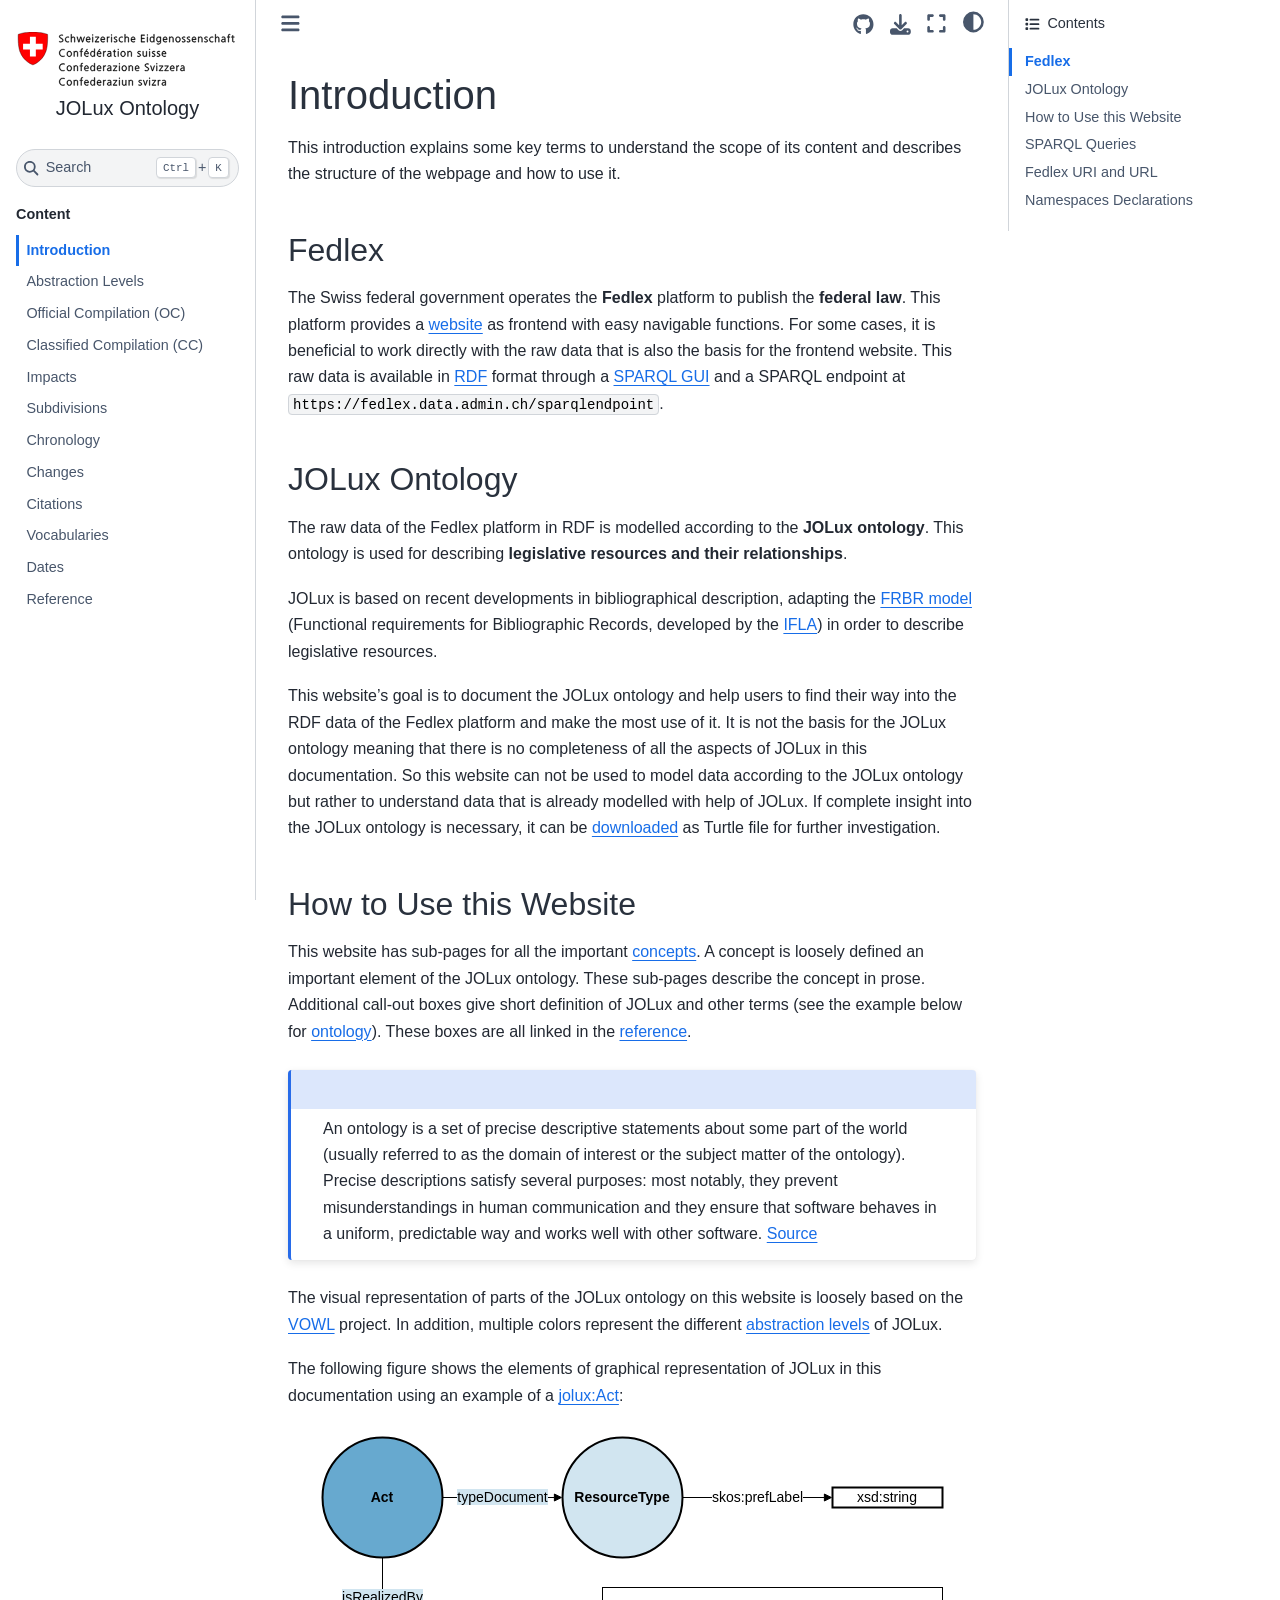
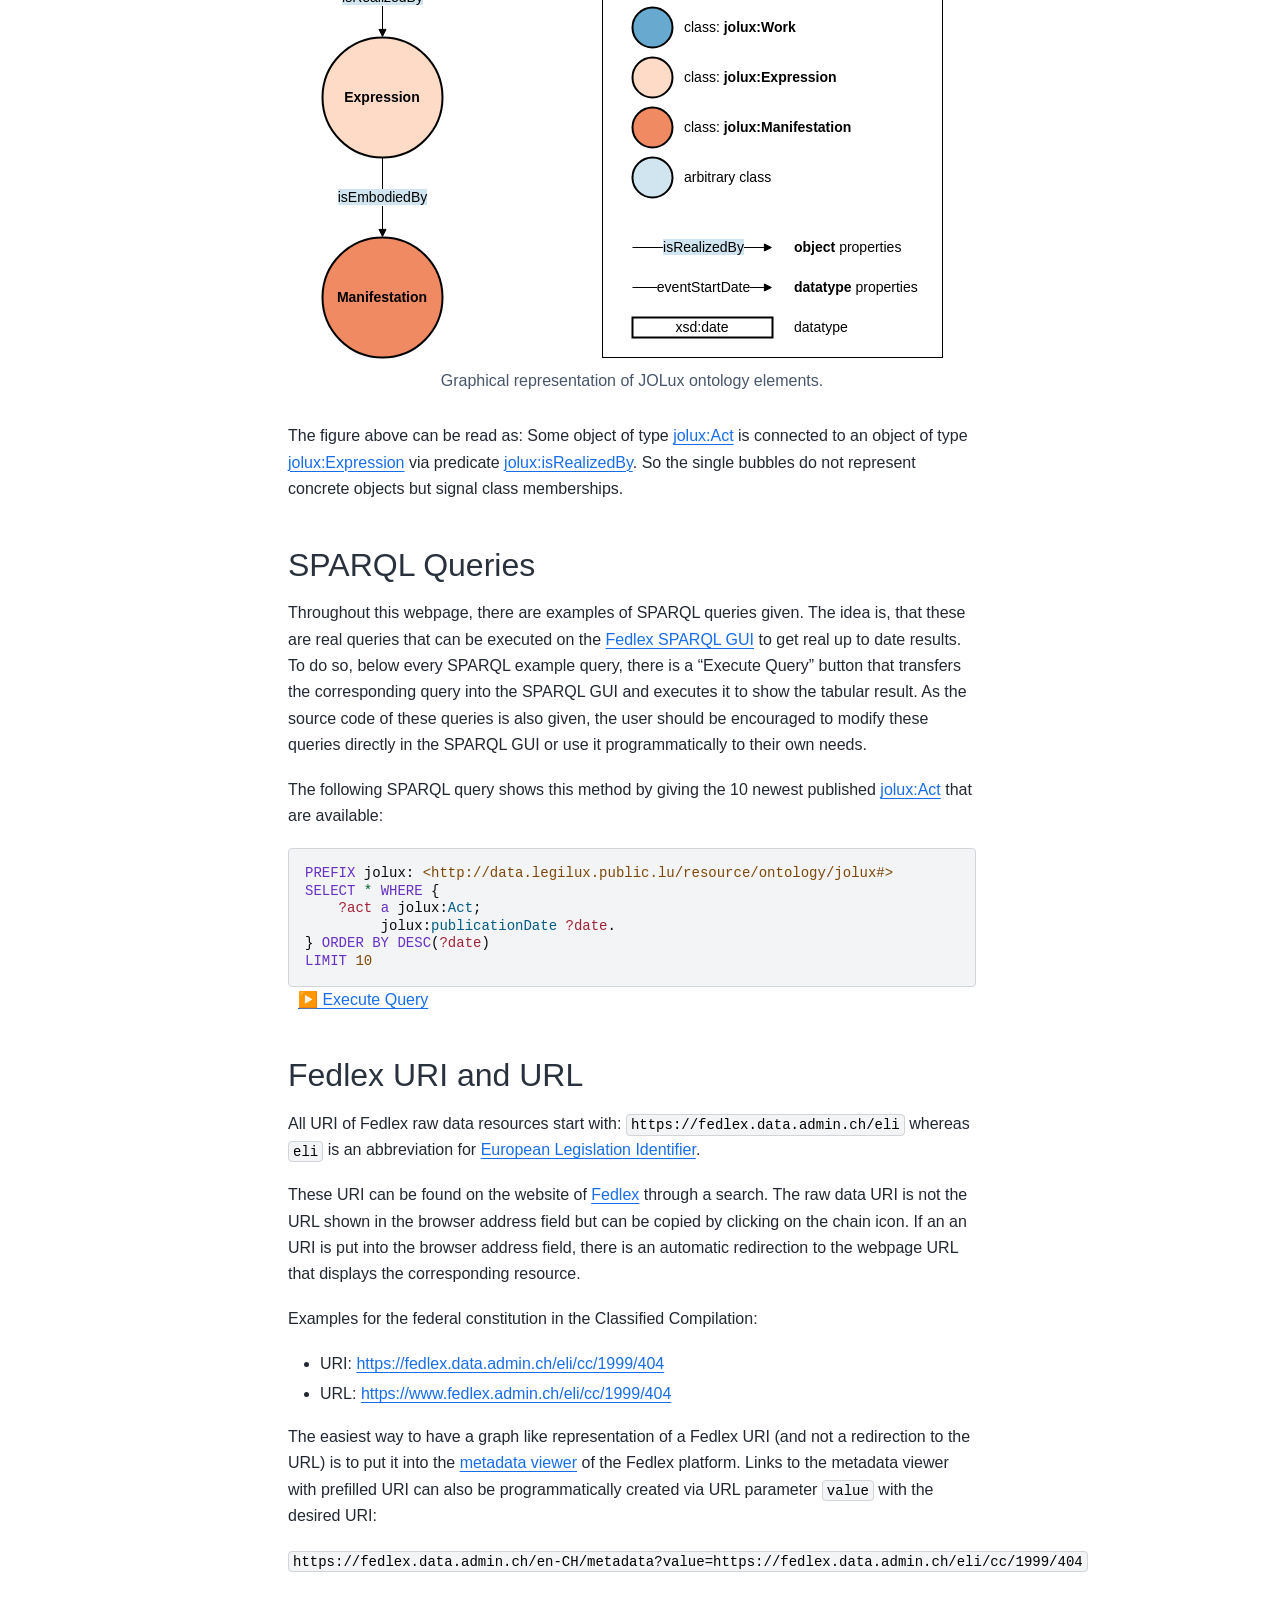
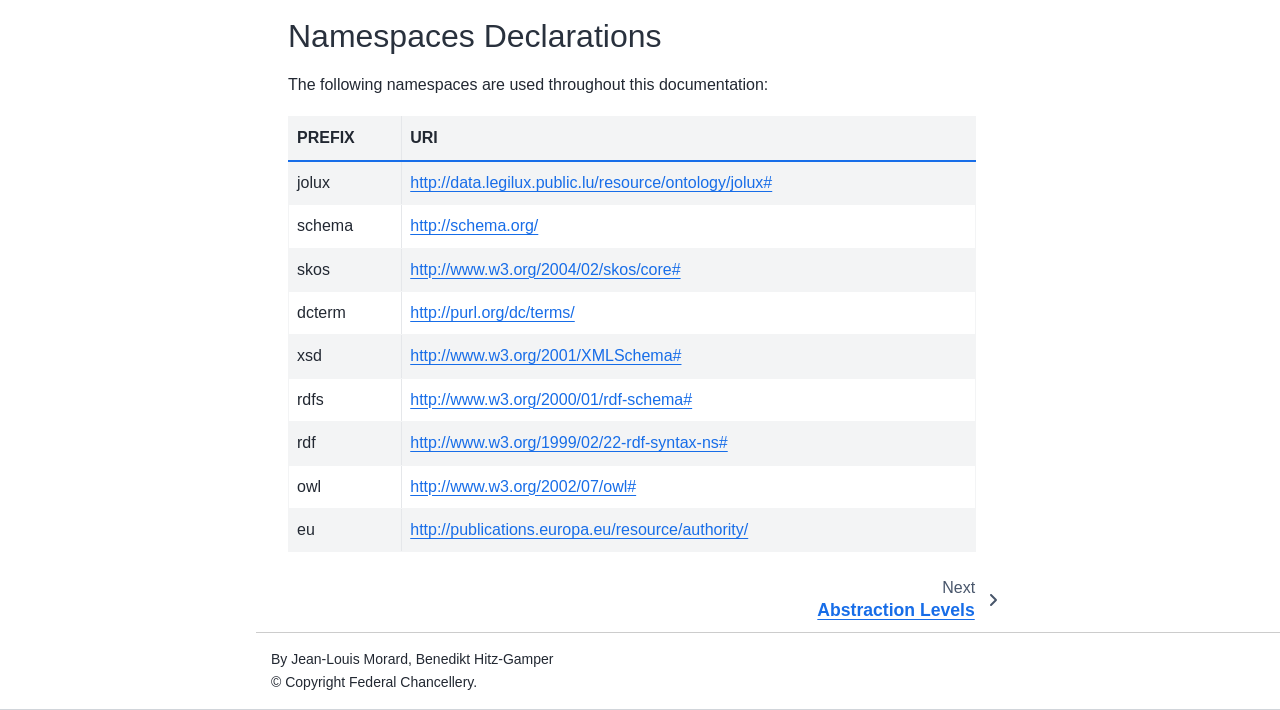
==== index.html @ d9993168 "deploy: 0816ded806f75edbaf51a500a246022bd1905d7b" ====
<!DOCTYPE html>


<html lang="en" data-content_root="./" >

  <head>
    <meta charset="utf-8" />
    <meta name="viewport" content="width=device-width, initial-scale=1.0" /><meta name="viewport" content="width=device-width, initial-scale=1" />

    <title>Introduction &#8212; JOLux 0.1 documentation</title>
  
  
  
  <script data-cfasync="false">
    document.documentElement.dataset.mode = localStorage.getItem("mode") || "";
    document.documentElement.dataset.theme = localStorage.getItem("theme") || "";
  </script>
  
  <!-- Loaded before other Sphinx assets -->
  <link href="_static/styles/theme.css?digest=dfe6caa3a7d634c4db9b" rel="stylesheet" />
<link href="_static/styles/bootstrap.css?digest=dfe6caa3a7d634c4db9b" rel="stylesheet" />
<link href="_static/styles/pydata-sphinx-theme.css?digest=dfe6caa3a7d634c4db9b" rel="stylesheet" />

  
  <link href="_static/vendor/fontawesome/6.5.2/css/all.min.css?digest=dfe6caa3a7d634c4db9b" rel="stylesheet" />
  <link rel="preload" as="font" type="font/woff2" crossorigin href="_static/vendor/fontawesome/6.5.2/webfonts/fa-solid-900.woff2" />
<link rel="preload" as="font" type="font/woff2" crossorigin href="_static/vendor/fontawesome/6.5.2/webfonts/fa-brands-400.woff2" />
<link rel="preload" as="font" type="font/woff2" crossorigin href="_static/vendor/fontawesome/6.5.2/webfonts/fa-regular-400.woff2" />

    <link rel="stylesheet" type="text/css" href="_static/pygments.css?v=a746c00c" />
    <link rel="stylesheet" type="text/css" href="_static/styles/sphinx-book-theme.css?v=a3416100" />
    <link rel="stylesheet" type="text/css" href="_static/custom.css?v=cc5f492b" />
  
  <!-- Pre-loaded scripts that we'll load fully later -->
  <link rel="preload" as="script" href="_static/scripts/bootstrap.js?digest=dfe6caa3a7d634c4db9b" />
<link rel="preload" as="script" href="_static/scripts/pydata-sphinx-theme.js?digest=dfe6caa3a7d634c4db9b" />
  <script src="_static/vendor/fontawesome/6.5.2/js/all.min.js?digest=dfe6caa3a7d634c4db9b"></script>

    <script src="_static/documentation_options.js?v=e1a75a79"></script>
    <script src="_static/doctools.js?v=9a2dae69"></script>
    <script src="_static/sphinx_highlight.js?v=dc90522c"></script>
    <script src="_static/sparql_link.js?v=f695a40a"></script>
    <script src="_static/scripts/sphinx-book-theme.js?v=887ef09a"></script>
    <script>DOCUMENTATION_OPTIONS.pagename = 'index';</script>
    <link rel="index" title="Index" href="genindex.html" />
    <link rel="search" title="Search" href="search.html" />
    <link rel="next" title="Abstraction Levels" href="abstraction_levels.html" />
  <meta name="viewport" content="width=device-width, initial-scale=1"/>
  <meta name="docsearch:language" content="en"/>
  </head>
  
  
  <body data-bs-spy="scroll" data-bs-target=".bd-toc-nav" data-offset="180" data-bs-root-margin="0px 0px -60%" data-default-mode="">

  
  
  <div id="pst-skip-link" class="skip-link d-print-none"><a href="#main-content">Skip to main content</a></div>
  
  <div id="pst-scroll-pixel-helper"></div>
  
  <button type="button" class="btn rounded-pill" id="pst-back-to-top">
    <i class="fa-solid fa-arrow-up"></i>Back to top</button>

  
  <input type="checkbox"
          class="sidebar-toggle"
          id="pst-primary-sidebar-checkbox"/>
  <label class="overlay overlay-primary" for="pst-primary-sidebar-checkbox"></label>
  
  <input type="checkbox"
          class="sidebar-toggle"
          id="pst-secondary-sidebar-checkbox"/>
  <label class="overlay overlay-secondary" for="pst-secondary-sidebar-checkbox"></label>
  
  <div class="search-button__wrapper">
    <div class="search-button__overlay"></div>
    <div class="search-button__search-container">
<form class="bd-search d-flex align-items-center"
      action="search.html"
      method="get">
  <i class="fa-solid fa-magnifying-glass"></i>
  <input type="search"
         class="form-control"
         name="q"
         id="search-input"
         placeholder="Search..."
         aria-label="Search..."
         autocomplete="off"
         autocorrect="off"
         autocapitalize="off"
         spellcheck="false"/>
  <span class="search-button__kbd-shortcut"><kbd class="kbd-shortcut__modifier">Ctrl</kbd>+<kbd>K</kbd></span>
</form></div>
  </div>

  <div class="pst-async-banner-revealer d-none">
  <aside id="bd-header-version-warning" class="d-none d-print-none" aria-label="Version warning"></aside>
</div>

  
    <header class="bd-header navbar navbar-expand-lg bd-navbar d-print-none">
    </header>
  

  <div class="bd-container">
    <div class="bd-container__inner bd-page-width">
      
      
      
        
      
      <div class="bd-sidebar-primary bd-sidebar">
        

  
  <div class="sidebar-header-items sidebar-primary__section">
    
    
    
    
  </div>
  
    <div class="sidebar-primary-items__start sidebar-primary__section">
        <div class="sidebar-primary-item">

  
     
  

<a class="navbar-brand logo" href="https://swiss.github.io/jolux">
  
  
  
  
  
    
    
      
    
    
    <img src="_static/logo-ch.svg" class="logo__image only-light" alt=""/>
    <script>document.write(`<img src="_static/logo-ch.svg" class="logo__image only-dark" alt=""/>`);</script>
  
  
    <p class="title logo__title">JOLux Ontology</p>
  
</a></div>
        <div class="sidebar-primary-item">

 <script>
 document.write(`
   <button class="btn search-button-field search-button__button" title="Search" aria-label="Search" data-bs-placement="bottom" data-bs-toggle="tooltip">
    <i class="fa-solid fa-magnifying-glass"></i>
    <span class="search-button__default-text">Search</span>
    <span class="search-button__kbd-shortcut"><kbd class="kbd-shortcut__modifier">Ctrl</kbd>+<kbd class="kbd-shortcut__modifier">K</kbd></span>
   </button>
 `);
 </script></div>
        <div class="sidebar-primary-item"><nav class="bd-links bd-docs-nav" aria-label="Main">
    <div class="bd-toc-item navbar-nav active">
        <p aria-level="2" class="caption" role="heading"><span class="caption-text">Content</span></p>
<ul class="current nav bd-sidenav">
<li class="toctree-l1 current active"><a class="current reference internal" href="#">Introduction</a></li>
<li class="toctree-l1"><a class="reference internal" href="abstraction_levels.html">Abstraction Levels</a></li>
<li class="toctree-l1"><a class="reference internal" href="official_compilation.html">Official Compilation (OC)</a></li>
<li class="toctree-l1"><a class="reference internal" href="classified_compilation.html">Classified Compilation (CC)</a></li>
<li class="toctree-l1"><a class="reference internal" href="impacts.html">Impacts</a></li>
<li class="toctree-l1"><a class="reference internal" href="subdivisions.html">Subdivisions</a></li>
<li class="toctree-l1"><a class="reference internal" href="chronology.html">Chronology</a></li>
<li class="toctree-l1"><a class="reference internal" href="changes.html">Changes</a></li>
<li class="toctree-l1"><a class="reference internal" href="citations.html">Citations</a></li>
<li class="toctree-l1"><a class="reference internal" href="vocabularies.html">Vocabularies</a></li>
<li class="toctree-l1"><a class="reference internal" href="dates.html">Dates</a></li>
<li class="toctree-l1"><a class="reference internal" href="reference.html">Reference</a></li>
</ul>

    </div>
</nav></div>
    </div>
  
  
  <div class="sidebar-primary-items__end sidebar-primary__section">
  </div>
  
  <div id="rtd-footer-container"></div>


      </div>
      
      <main id="main-content" class="bd-main" role="main">
        
        

<div class="sbt-scroll-pixel-helper"></div>

          <div class="bd-content">
            <div class="bd-article-container">
              
              <div class="bd-header-article d-print-none">
<div class="header-article-items header-article__inner">
  
    <div class="header-article-items__start">
      
        <div class="header-article-item"><button class="sidebar-toggle primary-toggle btn btn-sm" title="Toggle primary sidebar" data-bs-placement="bottom" data-bs-toggle="tooltip">
  <span class="fa-solid fa-bars"></span>
</button></div>
      
    </div>
  
  
    <div class="header-article-items__end">
      
        <div class="header-article-item">

<div class="article-header-buttons">





<div class="dropdown dropdown-source-buttons">
  <button class="btn dropdown-toggle" type="button" data-bs-toggle="dropdown" aria-expanded="false" aria-label="Source repositories">
    <i class="fab fa-github"></i>
  </button>
  <ul class="dropdown-menu">
      
      
      
      <li><a href="https://github.com/swiss/jolux" target="_blank"
   class="btn btn-sm btn-source-repository-button dropdown-item"
   title="Source repository"
   data-bs-placement="left" data-bs-toggle="tooltip"
>
  

<span class="btn__icon-container">
  <i class="fab fa-github"></i>
  </span>
<span class="btn__text-container">Repository</span>
</a>
</li>
      
      
      
      
      <li><a href="https://github.com/swiss/jolux/blob/main/doc/index.md?plain=1" target="_blank"
   class="btn btn-sm btn-source-file-button dropdown-item"
   title="Show source"
   data-bs-placement="left" data-bs-toggle="tooltip"
>
  

<span class="btn__icon-container">
  <i class="fas fa-code"></i>
  </span>
<span class="btn__text-container">Show source</span>
</a>
</li>
      
      
      
      
      <li><a href="https://github.com/swiss/jolux/edit/main/doc/index.md" target="_blank"
   class="btn btn-sm btn-source-edit-button dropdown-item"
   title="Suggest edit"
   data-bs-placement="left" data-bs-toggle="tooltip"
>
  

<span class="btn__icon-container">
  <i class="fas fa-pencil-alt"></i>
  </span>
<span class="btn__text-container">Suggest edit</span>
</a>
</li>
      
      
      
      
      <li><a href="https://github.com/swiss/jolux/issues/new?title=Issue%20on%20page%20%2Findex.html&body=Your%20issue%20content%20here." target="_blank"
   class="btn btn-sm btn-source-issues-button dropdown-item"
   title="Open an issue"
   data-bs-placement="left" data-bs-toggle="tooltip"
>
  

<span class="btn__icon-container">
  <i class="fas fa-lightbulb"></i>
  </span>
<span class="btn__text-container">Open issue</span>
</a>
</li>
      
  </ul>
</div>






<div class="dropdown dropdown-download-buttons">
  <button class="btn dropdown-toggle" type="button" data-bs-toggle="dropdown" aria-expanded="false" aria-label="Download this page">
    <i class="fas fa-download"></i>
  </button>
  <ul class="dropdown-menu">
      
      
      
      <li><a href="_sources/index.md" target="_blank"
   class="btn btn-sm btn-download-source-button dropdown-item"
   title="Download source file"
   data-bs-placement="left" data-bs-toggle="tooltip"
>
  

<span class="btn__icon-container">
  <i class="fas fa-file"></i>
  </span>
<span class="btn__text-container">.md</span>
</a>
</li>
      
      
      
      
      <li>
<button onclick="window.print()"
  class="btn btn-sm btn-download-pdf-button dropdown-item"
  title="Print to PDF"
  data-bs-placement="left" data-bs-toggle="tooltip"
>
  

<span class="btn__icon-container">
  <i class="fas fa-file-pdf"></i>
  </span>
<span class="btn__text-container">.pdf</span>
</button>
</li>
      
  </ul>
</div>




<button onclick="toggleFullScreen()"
  class="btn btn-sm btn-fullscreen-button"
  title="Fullscreen mode"
  data-bs-placement="bottom" data-bs-toggle="tooltip"
>
  

<span class="btn__icon-container">
  <i class="fas fa-expand"></i>
  </span>

</button>



<script>
document.write(`
  <button class="btn btn-sm nav-link pst-navbar-icon theme-switch-button" title="light/dark" aria-label="light/dark" data-bs-placement="bottom" data-bs-toggle="tooltip">
    <i class="theme-switch fa-solid fa-sun fa-lg" data-mode="light"></i>
    <i class="theme-switch fa-solid fa-moon fa-lg" data-mode="dark"></i>
    <i class="theme-switch fa-solid fa-circle-half-stroke fa-lg" data-mode="auto"></i>
  </button>
`);
</script>


<script>
document.write(`
  <button class="btn btn-sm pst-navbar-icon search-button search-button__button" title="Search" aria-label="Search" data-bs-placement="bottom" data-bs-toggle="tooltip">
    <i class="fa-solid fa-magnifying-glass fa-lg"></i>
  </button>
`);
</script>
<button class="sidebar-toggle secondary-toggle btn btn-sm" title="Toggle secondary sidebar" data-bs-placement="bottom" data-bs-toggle="tooltip">
    <span class="fa-solid fa-list"></span>
</button>
</div></div>
      
    </div>
  
</div>
</div>
              
              

<div id="jb-print-docs-body" class="onlyprint">
    <h1>Introduction</h1>
    <!-- Table of contents -->
    <div id="print-main-content">
        <div id="jb-print-toc">
            
            <div>
                <h2> Contents </h2>
            </div>
            <nav aria-label="Page">
                <ul class="visible nav section-nav flex-column">
<li class="toc-h2 nav-item toc-entry"><a class="reference internal nav-link" href="#fedlex">Fedlex</a></li>
<li class="toc-h2 nav-item toc-entry"><a class="reference internal nav-link" href="#jolux-ontology">JOLux Ontology</a></li>
<li class="toc-h2 nav-item toc-entry"><a class="reference internal nav-link" href="#how-to-use-this-website">How to Use this Website</a></li>
<li class="toc-h2 nav-item toc-entry"><a class="reference internal nav-link" href="#sparql-queries">SPARQL Queries</a></li>
<li class="toc-h2 nav-item toc-entry"><a class="reference internal nav-link" href="#fedlex-uri-and-url">Fedlex URI and URL</a></li>
<li class="toc-h2 nav-item toc-entry"><a class="reference internal nav-link" href="#namespaces-declarations">Namespaces Declarations</a></li>
</ul>
            </nav>
        </div>
    </div>
</div>

              
                
<div id="searchbox"></div>
                <article class="bd-article">
                  
  <div class="toctree-wrapper compound">
</div>
<section id="introduction">
<h1>Introduction<a class="headerlink" href="#introduction" title="Link to this heading">#</a></h1>
<p>This introduction explains some key terms to understand the scope of its content and describes the structure of the webpage and how to use it.</p>
<section id="fedlex">
<h2>Fedlex<a class="headerlink" href="#fedlex" title="Link to this heading">#</a></h2>
<p>The Swiss federal government operates the <strong>Fedlex</strong> platform to publish the <strong>federal law</strong>. This platform provides a <a class="reference external" href="https://www.fedlex.admin.ch/en">website</a> as frontend with easy navigable functions. For some cases, it is beneficial to work directly with the raw data that is also the basis for the frontend website. This raw data is available in <a class="reference external" href="https://www.w3.org/TR/rdf11-primer/">RDF</a> format through a <a class="reference external" href="https://fedlex.data.admin.ch/en-CH/sparql">SPARQL GUI</a> and a SPARQL endpoint at <code class="docutils literal notranslate"><span class="pre">https://fedlex.data.admin.ch/sparqlendpoint</span></code>.</p>
</section>
<section id="jolux-ontology">
<h2>JOLux Ontology<a class="headerlink" href="#jolux-ontology" title="Link to this heading">#</a></h2>
<p>The raw data of the Fedlex platform in RDF is modelled according to the <strong>JOLux ontology</strong>. This ontology is used for describing <strong>legislative resources and their relationships</strong>.</p>
<p>JOLux is based on recent developments in bibliographical description, adapting the <a class="reference external" href="https://repository.ifla.org/handle/123456789/811">FRBR model</a> (Functional requirements for Bibliographic Records, developed by the <a class="reference external" href="https://www.ifla.org/">IFLA</a>) in order to describe legislative resources.</p>
<p>This website’s goal is to document the JOLux ontology and help users to find their way into the RDF data of the Fedlex platform and make the most use of it. It is not the basis for the JOLux ontology meaning that there is no completeness of all the aspects of JOLux in this documentation. So this website can not be used to model data according to the JOLux ontology but rather to understand data that is already modelled with help of JOLux. If complete insight into the JOLux ontology is necessary, it can be <a class="reference external" href="https://fedlex.data.admin.ch/filestore/resources/jolux_ontology.zip">downloaded</a> as Turtle file for further investigation.</p>
</section>
<section id="how-to-use-this-website">
<h2>How to Use this Website<a class="headerlink" href="#how-to-use-this-website" title="Link to this heading">#</a></h2>
<p>This website has sub-pages for all the important <a class="reference internal" href="reference.html#concepts"><span class="std std-ref">concepts</span></a>. A concept is loosely defined an important element of the JOLux ontology. These sub-pages describe the concept in prose. Additional call-out boxes give short definition of JOLux and other terms (see the example below for <a class="reference internal" href="#ontology"><span class="std std-ref">ontology</span></a>). These boxes are all linked in the <a class="reference internal" href="reference.html"><span class="std std-doc">reference</span></a>.</p>
<div class="note admonition" id="ontology">
<p class="admonition-title">Ontology</p>
<p>An ontology is a set of precise descriptive statements about some part of the world (usually referred to as the domain of interest or the subject matter of the ontology). Precise descriptions satisfy several purposes: most notably, they prevent misunderstandings in human communication and they ensure that software behaves in a uniform, predictable way and works well with other software. <a class="reference external" href="https://www.w3.org/TR/owl2-primer/">Source</a></p>
</div>
<p>The visual representation of parts of the JOLux ontology on this website is loosely based on the <a class="reference external" href="https://service.tib.eu/webvowl/">VOWL</a> project. In addition, multiple colors represent the different <a class="reference internal" href="abstraction_levels.html"><span class="std std-doc">abstraction levels</span></a> of JOLux.</p>
<p>The following figure shows the elements of graphical representation of JOLux in this documentation using an example of a <a class="reference internal" href="official_compilation.html#act"><span class="std std-ref">jolux:Act</span></a>:</p>
<figure class="align-default" id="ontology-elements">
<img alt="" src="_images/ontology_elements.svg" />
<figcaption>
<p><span class="caption-text">Graphical representation of JOLux ontology elements.</span><a class="headerlink" href="#ontology-elements" title="Link to this image">#</a></p>
</figcaption>
</figure>
<p>The figure above can be read as: Some object of type <a class="reference internal" href="official_compilation.html#act"><span class="std std-ref">jolux:Act</span></a> is connected to an object of type <a class="reference internal" href="abstraction_levels.html#expression"><span class="std std-ref">jolux:Expression</span></a> via predicate <a class="reference internal" href="abstraction_levels.html#isrealizedby"><span class="std std-ref">jolux:isRealizedBy</span></a>. So the single bubbles do not represent concrete objects but signal class memberships.</p>
</section>
<section id="sparql-queries">
<h2>SPARQL Queries<a class="headerlink" href="#sparql-queries" title="Link to this heading">#</a></h2>
<p>Throughout this webpage, there are examples of SPARQL queries given. The idea is, that these are real queries that can be executed on the <a class="reference external" href="https://fedlex.data.admin.ch/en-CH/sparql">Fedlex SPARQL GUI</a> to get real up to date results. To do so, below every SPARQL example query, there is a “Execute Query” button that transfers the corresponding query into the SPARQL GUI and executes it to show the tabular result. As the source code of these queries is also given, the user should be encouraged to modify these queries directly in the SPARQL GUI or use it programmatically to their own needs.</p>
<p>The following SPARQL query shows this method by giving the 10 newest published <a class="reference internal" href="official_compilation.html#act"><span class="std std-ref">jolux:Act</span></a> that are available:</p>
<div class="highlight-sparql notranslate"><div class="highlight"><pre><span></span><span class="k">PREFIX</span> <span class="nn">jolux</span><span class="p">:</span> <span class="nl">&lt;http://data.legilux.public.lu/resource/ontology/jolux#&gt;</span>
<span class="k">SELECT</span> <span class="o">*</span> <span class="k">WHERE</span> <span class="p">{</span>
    <span class="nv">?act</span> <span class="k">a</span> <span class="nn">jolux</span><span class="p">:</span><span class="nt">Act</span><span class="p">;</span>
         <span class="nn">jolux</span><span class="p">:</span><span class="nt">publicationDate</span> <span class="nv">?date</span><span class="p">.</span>
<span class="p">}</span> <span class="k">ORDER BY</span> <span class="k">DESC</span><span class="p">(</span><span class="nv">?date</span><span class="p">)</span>
<span class="k">LIMIT</span> <span class="mi">10</span>
</pre></div>
</div>
</section>
<section id="fedlex-uri-and-url">
<h2>Fedlex URI and URL<a class="headerlink" href="#fedlex-uri-and-url" title="Link to this heading">#</a></h2>
<p>All URI of Fedlex raw data resources start with: <code class="docutils literal notranslate"><span class="pre">https://fedlex.data.admin.ch/eli</span></code> whereas <code class="docutils literal notranslate"><span class="pre">eli</span></code> is an abbreviation for <a class="reference external" href="https://eur-lex.europa.eu/content/help/eurlex-content/eli.html">European Legislation Identifier</a>.</p>
<p>These URI can be found on the website of <a class="reference external" href="https://www.fedlex.admin.ch/">Fedlex</a> through a search. The raw data URI is not the URL shown in the browser address field but can be copied by clicking on the chain icon. If an an URI is put into the browser address field, there is an automatic redirection to the webpage URL that displays the corresponding resource.</p>
<p>Examples for the federal constitution in the Classified Compilation:</p>
<ul class="simple">
<li><p>URI: <a class="reference external" href="https://fedlex.data.admin.ch/eli/cc/1999/404">https://fedlex.data.admin.ch/eli/cc/1999/404</a></p></li>
<li><p>URL: <a class="reference external" href="https://www.fedlex.admin.ch/eli/cc/1999/404">https://www.fedlex.admin.ch/eli/cc/1999/404</a></p></li>
</ul>
<p>The easiest way to have a graph like representation of a Fedlex URI (and not a redirection to the URL) is to put it into the <a class="reference external" href="https://fedlex.data.admin.ch/en-CH/metadata">metadata viewer</a> of the Fedlex platform. Links to the metadata viewer with prefilled URI can also be programmatically created via URL parameter <code class="docutils literal notranslate"><span class="pre">value</span></code> with the desired URI:</p>
<p><code class="docutils literal notranslate"><span class="pre">https://fedlex.data.admin.ch/en-CH/metadata?value=https://fedlex.data.admin.ch/eli/cc/1999/404</span></code></p>
</section>
<section id="namespaces-declarations">
<h2>Namespaces Declarations<a class="headerlink" href="#namespaces-declarations" title="Link to this heading">#</a></h2>
<p>The following namespaces are used throughout this documentation:</p>
<div class="pst-scrollable-table-container"><table class="table">
<thead>
<tr class="row-odd"><th class="head text-left"><p>PREFIX</p></th>
<th class="head text-left"><p>URI</p></th>
</tr>
</thead>
<tbody>
<tr class="row-even"><td class="text-left"><p>jolux</p></td>
<td class="text-left"><p><a class="reference external" href="http://data.legilux.public.lu/resource/ontology/jolux#">http://data.legilux.public.lu/resource/ontology/jolux#</a></p></td>
</tr>
<tr class="row-odd"><td class="text-left"><p>schema</p></td>
<td class="text-left"><p><a class="reference external" href="http://schema.org/">http://schema.org/</a></p></td>
</tr>
<tr class="row-even"><td class="text-left"><p>skos</p></td>
<td class="text-left"><p><a class="reference external" href="http://www.w3.org/2004/02/skos/core#">http://www.w3.org/2004/02/skos/core#</a></p></td>
</tr>
<tr class="row-odd"><td class="text-left"><p>dcterm</p></td>
<td class="text-left"><p><a class="reference external" href="http://purl.org/dc/terms/">http://purl.org/dc/terms/</a></p></td>
</tr>
<tr class="row-even"><td class="text-left"><p>xsd</p></td>
<td class="text-left"><p><a class="reference external" href="http://www.w3.org/2001/XMLSchema#">http://www.w3.org/2001/XMLSchema#</a></p></td>
</tr>
<tr class="row-odd"><td class="text-left"><p>rdfs</p></td>
<td class="text-left"><p><a class="reference external" href="http://www.w3.org/2000/01/rdf-schema#">http://www.w3.org/2000/01/rdf-schema#</a></p></td>
</tr>
<tr class="row-even"><td class="text-left"><p>rdf</p></td>
<td class="text-left"><p><a class="reference external" href="http://www.w3.org/1999/02/22-rdf-syntax-ns#">http://www.w3.org/1999/02/22-rdf-syntax-ns#</a></p></td>
</tr>
<tr class="row-odd"><td class="text-left"><p>owl</p></td>
<td class="text-left"><p><a class="reference external" href="http://www.w3.org/2002/07/owl#">http://www.w3.org/2002/07/owl#</a></p></td>
</tr>
<tr class="row-even"><td class="text-left"><p>eu</p></td>
<td class="text-left"><p><a class="reference external" href="http://publications.europa.eu/resource/authority/">http://publications.europa.eu/resource/authority/</a></p></td>
</tr>
</tbody>
</table>
</div>
</section>
</section>


                </article>
              

              
              
              
              
                <footer class="prev-next-footer d-print-none">
                  
<div class="prev-next-area">
    <a class="right-next"
       href="abstraction_levels.html"
       title="next page">
      <div class="prev-next-info">
        <p class="prev-next-subtitle">next</p>
        <p class="prev-next-title">Abstraction Levels</p>
      </div>
      <i class="fa-solid fa-angle-right"></i>
    </a>
</div>
                </footer>
              
            </div>
            
            
              
                <div class="bd-sidebar-secondary bd-toc"><div class="sidebar-secondary-items sidebar-secondary__inner">


  <div class="sidebar-secondary-item">
  <div class="page-toc tocsection onthispage">
    <i class="fa-solid fa-list"></i> Contents
  </div>
  <nav class="bd-toc-nav page-toc">
    <ul class="visible nav section-nav flex-column">
<li class="toc-h2 nav-item toc-entry"><a class="reference internal nav-link" href="#fedlex">Fedlex</a></li>
<li class="toc-h2 nav-item toc-entry"><a class="reference internal nav-link" href="#jolux-ontology">JOLux Ontology</a></li>
<li class="toc-h2 nav-item toc-entry"><a class="reference internal nav-link" href="#how-to-use-this-website">How to Use this Website</a></li>
<li class="toc-h2 nav-item toc-entry"><a class="reference internal nav-link" href="#sparql-queries">SPARQL Queries</a></li>
<li class="toc-h2 nav-item toc-entry"><a class="reference internal nav-link" href="#fedlex-uri-and-url">Fedlex URI and URL</a></li>
<li class="toc-h2 nav-item toc-entry"><a class="reference internal nav-link" href="#namespaces-declarations">Namespaces Declarations</a></li>
</ul>
  </nav></div>

</div></div>
              
            
          </div>
          <footer class="bd-footer-content">
            
<div class="bd-footer-content__inner container">
  
  <div class="footer-item">
    
<p class="component-author">
By Jean-Louis Morard, Benedikt Hitz-Gamper
</p>

  </div>
  
  <div class="footer-item">
    

  <p class="copyright">
    
      © Copyright Federal Chancellery.
      <br/>
    
  </p>

  </div>
  
  <div class="footer-item">
    
  </div>
  
  <div class="footer-item">
    
  </div>
  
</div>
          </footer>
        

      </main>
    </div>
  </div>
  
  <!-- Scripts loaded after <body> so the DOM is not blocked -->
  <script src="_static/scripts/bootstrap.js?digest=dfe6caa3a7d634c4db9b"></script>
<script src="_static/scripts/pydata-sphinx-theme.js?digest=dfe6caa3a7d634c4db9b"></script>

  <footer class="bd-footer">
  </footer>
  </body>
</html>
---- _static/styles/theme.css ----
/* Provided by Sphinx's 'basic' theme, and included in the final set of assets */
@import "../basic.css";
---- _static/styles/pydata-sphinx-theme.css ----
html{--pst-header-height:4rem;--pst-header-article-height:calc(var(--pst-header-height)*2/3);--pst-sidebar-secondary:17rem;--pst-font-size-base:1rem;--pst-font-size-h1:2.5rem;--pst-font-size-h2:2rem;--pst-font-size-h3:1.75rem;--pst-font-size-h4:1.5rem;--pst-font-size-h5:1.25rem;--pst-font-size-h6:1.1rem;--pst-font-size-milli:0.9rem;--pst-sidebar-font-size:0.9rem;--pst-sidebar-font-size-mobile:1.1rem;--pst-sidebar-header-font-size:1.2rem;--pst-sidebar-header-font-weight:600;--pst-admonition-font-weight-heading:600;--pst-font-weight-caption:300;--pst-font-weight-heading:400;--pst-font-family-base-system:-apple-system,"BlinkMacSystemFont","Segoe UI","Helvetica Neue","Arial",sans-serif,"Apple Color Emoji","Segoe UI Emoji","Segoe UI Symbol";--pst-font-family-monospace-system:"SFMono-Regular","Menlo","Consolas","Monaco","Liberation Mono","Lucida Console",monospace;--pst-font-family-base:var(--pst-font-family-base-system);--pst-font-family-heading:var(--pst-font-family-base-system);--pst-font-family-monospace:var(--pst-font-family-monospace-system);--pst-font-size-icon:1.5rem;--pst-icon-check-circle:"";--pst-icon-info-circle:"";--pst-icon-exclamation-triangle:"";--pst-icon-exclamation-circle:"";--pst-icon-times-circle:"";--pst-icon-lightbulb:"";--pst-icon-download:"";--pst-icon-angle-left:"";--pst-icon-angle-right:"";--pst-icon-external-link:"";--pst-icon-search-minus:"";--pst-icon-github:"";--pst-icon-gitlab:"";--pst-icon-share:"";--pst-icon-bell:"";--pst-icon-pencil:"";--pst-breadcrumb-divider:"";--pst-icon-admonition-default:var(--pst-icon-bell);--pst-icon-admonition-note:var(--pst-icon-info-circle);--pst-icon-admonition-attention:var(--pst-icon-exclamation-circle);--pst-icon-admonition-caution:var(--pst-icon-exclamation-triangle);--pst-icon-admonition-warning:var(--pst-icon-exclamation-triangle);--pst-icon-admonition-danger:var(--pst-icon-exclamation-triangle);--pst-icon-admonition-error:var(--pst-icon-times-circle);--pst-icon-admonition-hint:var(--pst-icon-lightbulb);--pst-icon-admonition-tip:var(--pst-icon-lightbulb);--pst-icon-admonition-important:var(--pst-icon-exclamation-circle);--pst-icon-admonition-seealso:var(--pst-icon-share);--pst-icon-admonition-todo:var(--pst-icon-pencil);--pst-icon-versionmodified-default:var(--pst-icon-exclamation-circle);--pst-icon-versionmodified-added:var(--pst-icon-exclamation-circle);--pst-icon-versionmodified-changed:var(--pst-icon-exclamation-circle);--pst-icon-versionmodified-deprecated:var(--pst-icon-exclamation-circle);font-size:var(--pst-font-size-base);scroll-padding-top:calc(var(--pst-header-height) + 1rem)}body{background-color:var(--pst-color-background);color:var(--pst-color-text-base);display:flex;flex-direction:column;font-family:var(--pst-font-family-base);font-weight:400;line-height:1.65;min-height:100vh}body::-webkit-scrollbar-track{background-color:var(--pst-color-background)}p{font-size:1em;margin-bottom:1.15rem}p.rubric{border-bottom:1px solid var(--pst-color-border)}p.centered{text-align:center}a{word-wrap:break-word;color:var(--pst-color-link);text-decoration:underline;text-decoration-thickness:max(1px,.0625rem);text-underline-offset:.1578em}a:hover{color:var(--pst-color-link-hover);text-decoration-skip-ink:none;text-decoration-thickness:max(3px,.1875rem,.12em)}a:active,a:visited{color:var(--pst-color-link)}a:visited:hover{color:var(--pst-color-link-hover)}a.headerlink{color:var(--pst-color-secondary);font-size:.8em;margin-left:.2em;opacity:.7;padding:0 4px;text-decoration:none;transition:all .2s ease-out;user-select:none}a.headerlink:hover{opacity:1}a.github:before,a.gitlab:before{color:var(--pst-color-text-muted);font:var(--fa-font-brands);margin-right:.25rem}a.github:before{content:var(--pst-icon-github)}a.gitlab:before{content:var(--pst-icon-gitlab)}h1,h2,h3,h4,h5,h6{font-family:var(--pst-font-family-heading);font-weight:var(--pst-font-weight-heading);line-height:1.15;margin:2.75rem 0 1.05rem}h1{font-size:var(--pst-font-size-h1);margin-top:0}h1,h2{color:var(--pst-heading-color)}h2{font-size:var(--pst-font-size-h2)}h3{font-size:var(--pst-font-size-h3)}h3,h4{color:var(--pst-heading-color)}h4{font-size:var(--pst-font-size-h4)}h5{font-size:var(--pst-font-size-h5)}h5,h6{color:var(--pst-color-text-base)}h6{font-size:var(--pst-font-size-h6)}.text_small,small{font-size:var(--pst-font-size-milli)}hr{border:0;border-top:1px solid var(--pst-color-border)}code,kbd,pre,samp{font-family:var(--pst-font-family-monospace)}kbd{background-color:var(--pst-color-on-background);color:var(--pst-color-text-muted)}kbd:not(.compound){border:1px solid var(--pst-color-border);box-shadow:1px 1px 1px var(--pst-color-shadow);margin:0 .1rem;padding:.1rem .4rem}code{color:var(--pst-color-inline-code)}pre{background-color:var(--pst-color-surface);border:1px solid var(--pst-color-border);border-radius:.25rem;color:var(--pst-color-text-base);line-height:1.2em;margin:1.5em 0;padding:1rem}pre .linenos{opacity:.8;padding-right:10px}#pst-back-to-top{background-color:var(--pst-color-secondary);border:none;color:var(--pst-color-secondary-text);display:none;left:50vw;position:fixed;top:90vh;transform:translate(-50%);z-index:1080}#pst-back-to-top .fa-arrow-up{margin-inline-end:.5em}#pst-back-to-top:hover{background-color:var(--pst-violet-600);color:var(--pst-color-link-hover);color:var(--pst-color-secondary-text);text-decoration:underline;text-decoration-skip-ink:none;text-decoration-thickness:max(1px,.0625rem);text-decoration-thickness:max(3px,.1875rem,.12em);text-decoration-thickness:1px;text-underline-offset:.1578em}#pst-back-to-top:focus-visible{box-shadow:none;outline:var(--pst-color-accent) solid .1875rem;outline-color:var(--pst-color-secondary);outline-offset:.1875rem}:focus-visible{box-shadow:none;outline:var(--pst-color-accent) solid .1875rem}.skip-link{background-color:var(--pst-color-warning);border-bottom:1px solid var(--pst-color-border);left:0;padding:.5rem;position:fixed;right:0;text-align:center;top:0;transform:translateY(-100%);transition:transform .15s ease-in-out;z-index:1055}.skip-link:focus-within{transform:translateY(0)}.skip-link a{color:var(--pst-color-warning-text)!important}.skip-link a:focus-visible{outline-color:#14181e}.bd-container{display:flex;flex-grow:1;justify-content:center}.bd-container .bd-container__inner{display:flex}.bd-page-width{width:100%}@media(min-width:960px){.bd-page-width{max-width:88rem}}.pst-async-banner-revealer{height:0;overflow:hidden;transition:height .3s ease-in-out}@media(prefers-reduced-motion){.pst-async-banner-revealer{transition:none}}#bd-header-version-warning,.bd-header-announcement{align-items:center;display:flex;justify-content:center;min-height:3rem;padding:.5rem 12.5%;position:relative;text-align:center;width:100%}@media(max-width:959.98px){#bd-header-version-warning,.bd-header-announcement{padding:.5rem 2%}}#bd-header-version-warning p,.bd-header-announcement p{font-weight:700;margin:0}#bd-header-version-warning a,.bd-header-announcement a{color:var(--pst-color-inline-code-links)}#bd-header-version-warning .pst-button-link-to-stable-version,.bd-header-announcement .pst-button-link-to-stable-version{background-color:var(--pst-color-danger);border-color:var(--pst-color-danger);border-radius:.25rem;box-shadow:0 .2rem .5rem var(--pst-color-shadow),0 0 .0625rem var(--pst-color-shadow)!important;color:var(--pst-color-danger-text)}#bd-header-version-warning .pst-button-link-to-stable-version:hover,.bd-header-announcement .pst-button-link-to-stable-version:hover{background-color:var(--pst-color-danger-highlight);border-color:var(--pst-color-danger-highlight);color:var(--pst-color-danger-text)}#bd-header-version-warning .pst-button-link-to-stable-version:focus-visible,.bd-header-announcement .pst-button-link-to-stable-version:focus-visible{outline:.1875rem solid var(--pst-color-danger);outline-offset:.1875rem}.bd-header-announcement{background-color:var(--pst-color-secondary-bg)}#bd-header-version-warning{background-color:var(--pst-color-danger-bg)}.bd-main{display:flex;flex-direction:column;flex-grow:1;min-width:0}.bd-main .bd-content{display:flex;height:100%;justify-content:center}.bd-main .bd-content .bd-article-container{display:flex;flex-direction:column;justify-content:start;max-width:60em;overflow-x:auto;padding:1rem;width:100%}@media(min-width:1200px){.bd-main .bd-content .bd-article-container .bd-article{padding-left:2rem;padding-top:1.5rem}}.bd-footer{border-top:1px solid var(--pst-color-border);width:100%}.bd-footer .bd-footer__inner{display:flex;flex-grow:1;margin:auto;padding:1rem}.bd-footer .footer-items__center,.bd-footer .footer-items__end,.bd-footer .footer-items__start{display:flex;flex-direction:column;flex-grow:1;gap:.5rem;justify-content:center}.bd-footer .footer-items__center{text-align:center}.bd-footer .footer-items__end{text-align:end}.bd-footer .footer-item p{margin-bottom:0}.bd-footer-article{margin-top:auto}.bd-footer-article .footer-article-items{display:flex;flex-direction:column}.bd-footer-content .footer-content-items{display:flex;flex-direction:column;margin-top:auto}.bd-header{background-color:var(--pst-color-on-background)!important;box-shadow:0 .125rem .25rem 0 var(--pst-color-shadow);justify-content:center;max-width:100vw;padding:0;position:sticky;top:0;width:100%;z-index:1030}.bd-header .bd-header__inner{align-items:center;display:flex;height:fit-content;padding-left:1rem;padding-right:1rem}.bd-header :focus-visible{border-radius:.125rem}.bd-header .navbar-item{align-items:center;display:flex;height:var(--pst-header-height);max-height:var(--pst-header-height)}.bd-header .navbar-header-items{display:none;flex-shrink:1}@media(min-width:960px){.bd-header .navbar-header-items{display:inherit;flex-grow:1;padding:0 0 0 .5rem}}.bd-header .navbar-header-items__center,.bd-header .navbar-header-items__end,.bd-header .navbar-header-items__start{align-items:center;display:flex;flex-flow:wrap;row-gap:0}.bd-header .navbar-header-items__center,.bd-header .navbar-header-items__end{column-gap:1rem}.bd-header .navbar-header-items__start{flex-shrink:0;gap:.5rem;margin-right:auto}.bd-header .navbar-header-items__end{justify-content:end}.bd-header ul.navbar-nav{display:flex}@media(min-width:960px){.bd-header ul.navbar-nav{align-items:baseline}}.bd-header ul.navbar-nav>li.nav-item{margin-inline:2px}.bd-header ul.navbar-nav>li.nav-item>.nav-link{color:var(--pst-color-text-muted);padding-inline:6px;position:relative}.bd-header ul.navbar-nav>li.nav-item>.nav-link:before{background-color:transparent;content:"";display:block;inset:0;bottom:calc(max(3px, .1875rem, .12em)*-1);margin:max(3px,.1875rem,.12em) 0;position:absolute}.bd-header ul.navbar-nav>li.nav-item>.nav-link:hover{color:var(--pst-color-secondary);text-decoration:none}.bd-header ul.navbar-nav>li.nav-item>.nav-link:hover:before{border-bottom:max(3px,.1875rem,.12em) solid var(--pst-color-secondary)}.bd-header ul.navbar-nav>li.nav-item>.nav-link:focus-visible{box-shadow:none;outline:3px solid var(--pst-color-accent);outline-offset:3px}.bd-header ul.navbar-nav>li.nav-item.current>.nav-link{color:var(--pst-color-primary)}.bd-header ul.navbar-nav>li.nav-item.current>.nav-link:before{border-bottom:3px solid var(--pst-color-primary)}.bd-header ul.navbar-nav>li.nav-item.dropdown{margin-inline:4px}.bd-header ul.navbar-nav>li.nav-item.dropdown button{padding-inline:8px}.bd-header ul.navbar-nav>li.nav-item.dropdown>.dropdown-toggle{border-radius:.125rem;color:var(--pst-color-text-muted)}.bd-header ul.navbar-nav>li.nav-item.dropdown>.dropdown-toggle:focus-visible{box-shadow:0 0 0 .1875rem var(--pst-color-accent)}.bd-header ul.navbar-nav>li.nav-item.dropdown>.dropdown-toggle:hover{box-shadow:0 0 0 .1875rem var(--pst-color-link-hover);color:var(--pst-color-text-base);text-decoration:none}.bd-header ul.navbar-nav li a.nav-link.dropdown-item{color:var(--pst-color-text-muted);text-decoration:none}.bd-header ul.navbar-nav li a.nav-link.dropdown-item:hover{color:var(--pst-color-link-hover);text-decoration:underline;text-decoration-skip-ink:none;text-decoration-thickness:max(1px,.0625rem);text-decoration-thickness:max(3px,.1875rem,.12em);text-underline-offset:.1578em}.bd-header ul.navbar-nav .dropdown button{border:none;display:unset}.bd-header ul.navbar-nav .dropdown button:hover{color:var(--pst-color-link-hover);text-decoration:underline;text-decoration-skip-ink:none;text-decoration-thickness:max(1px,.0625rem);text-decoration-thickness:max(3px,.1875rem,.12em);text-underline-offset:.1578em}.bd-header ul.navbar-nav .dropdown .dropdown-menu{background-color:var(--pst-color-on-background);border:1px solid var(--pst-color-border);box-shadow:0 0 .3rem .1rem var(--pst-color-shadow);margin:.5rem 0;min-width:20rem;padding:.5rem 0;z-index:1070}.bd-header ul.navbar-nav .dropdown .dropdown-menu .dropdown-item{padding:.25rem 1.5rem}.bd-header ul.navbar-nav .dropdown .dropdown-menu .dropdown-item:focus:not(:hover,:active){background-color:inherit}.bd-header ul.navbar-nav .dropdown .dropdown-menu .dropdown-item:focus-visible{z-index:10}.bd-header ul.navbar-nav .dropdown .dropdown-menu:not(.show){display:none}.bd-header button.sidebar-toggle{background-color:inherit;color:var(--pst-color-muted);font-size:var(--pst-font-size-icon);margin-bottom:0;padding:.5rem}.bd-header button.primary-toggle{margin-right:1rem}@media(min-width:960px){.bd-header button.primary-toggle{display:none}}.bd-header button.secondary-toggle{margin-left:1rem}@media(min-width:1200px){.bd-header button.secondary-toggle{display:none}}@media(min-width:960px){.navbar-center-items .navbar-item{display:inline-block}}.nav-link{transition:none}.nav-link:hover{color:var(--pst-color-link-hover);text-decoration:underline;text-decoration-skip-ink:none;text-decoration-thickness:max(1px,.0625rem);text-decoration-thickness:max(3px,.1875rem,.12em);text-underline-offset:.1578em}.nav-link.nav-external:after{content:var(--pst-icon-external-link);font:var(--fa-font-solid);font-size:.75em;margin-left:.3em}.bd-navbar-elements li.nav-item i{font-size:.7rem;padding-left:2px;vertical-align:middle}.navbar-persistent--mobile{margin-left:auto}@media(min-width:960px){.navbar-persistent--mobile{display:none}}.navbar-persistent--container{display:none}@media(min-width:960px){.navbar-persistent--container{display:flex}}.header-article__inner{display:flex;padding:0 .5rem}.header-article__inner .header-article-item{height:var(--pst-header-article-height);min-height:var(--pst-header-article-height)}.header-article__inner .header-article-items__end,.header-article__inner .header-article-items__start{align-items:start;display:flex;gap:.5rem}.header-article__inner .header-article-items__end{margin-left:auto}.bd-sidebar-primary{background-color:var(--pst-color-background);border-right:1px solid var(--pst-color-border);display:flex;flex:0 0 auto;flex-direction:column;font-size:var(--pst-sidebar-font-size-mobile);gap:1rem;max-height:calc(100vh - var(--pst-header-height));overflow-y:auto;padding:2rem 1rem 1rem;position:sticky;top:var(--pst-header-height);width:25%}@media(min-width:960px){.bd-sidebar-primary{font-size:var(--pst-sidebar-font-size)}}.bd-sidebar-primary :focus-visible{border-radius:.125rem}.bd-sidebar-primary .nav-link{font-size:var(--pst-sidebar-font-size-mobile)}.bd-sidebar-primary.no-sidebar{border-right:0}@media(min-width:960px){.bd-sidebar-primary.hide-on-wide{display:none}}.bd-sidebar-primary h1,.bd-sidebar-primary h2,.bd-sidebar-primary h3,.bd-sidebar-primary h4{color:var(--pst-color-text-base)}.bd-sidebar-primary .sidebar-primary-items__end .sidebar-primary-item,.bd-sidebar-primary .sidebar-primary-items__start .sidebar-primary-item{padding:.5rem 0}.bd-sidebar-primary .sidebar-header-items{display:flex;flex-direction:column}.bd-sidebar-primary .sidebar-header-items .sidebar-header-items__title{color:var(--pst-color-text-base);font-size:var(--pst-sidebar-header-font-size);font-weight:var(--pst-sidebar-header-font-weight);margin-bottom:.5rem}.bd-sidebar-primary .sidebar-header-items .nav-item.dropdown button{display:none}.bd-sidebar-primary .sidebar-header-items .nav-item.dropdown .dropdown-menu{background-color:inherit;border:none;display:flex;flex-direction:column;font-size:inherit;margin:0;padding:0}.bd-sidebar-primary .sidebar-header-items .nav-item.dropdown .dropdown-menu .dropdown-item:focus,.bd-sidebar-primary .sidebar-header-items .nav-item.dropdown .dropdown-menu .dropdown-item:hover{background-color:unset}.bd-sidebar-primary .sidebar-header-items .bd-navbar-elements .nav-link:focus-visible{box-shadow:none;outline:var(--pst-color-accent) solid .1875rem;outline-offset:.1875rem}.bd-sidebar-primary .sidebar-header-items .sidebar-header-items__center{display:flex;flex-direction:column}.bd-sidebar-primary .sidebar-header-items .sidebar-header-items__end{align-items:center;display:flex;gap:1rem}@media(min-width:960px){.bd-sidebar-primary .sidebar-header-items{display:none}}.bd-sidebar-primary .sidebar-primary-items__start{border-top:1px solid var(--pst-color-border)}@media(min-width:960px){.bd-sidebar-primary .sidebar-primary-items__start{border-top:none}}.bd-sidebar-primary .sidebar-primary-items__end{margin-bottom:1em;margin-top:auto}.bd-sidebar-primary .list-caption{list-style:none;padding-left:0}.bd-sidebar-primary .list-caption li.toctree-l0.has-children>details>summary{align-items:baseline;display:flex;height:auto;justify-content:space-between;position:relative;width:auto}.bd-sidebar-primary .list-caption li.toctree-l0.has-children>details>summary .toctree-toggle{flex:0 0 auto}.bd-sidebar-primary .list-caption li.toctree-l0.has-children>details>summary .toctree-toggle .fa-chevron-down{font-size:1rem}.bd-sidebar-primary li.has-children{position:relative}.bd-sidebar-primary li.has-children .caption,.bd-sidebar-primary li.has-children>.reference{margin-right:calc(30px + .1875rem);padding-top:.25rem}.bd-sidebar-primary li.has-children>details>summary{list-style:none}.bd-sidebar-primary li.has-children>details>summary::-webkit-details-marker{display:none}.bd-sidebar-primary li.has-children>details>summary:focus-visible{outline:none}.bd-sidebar-primary li.has-children>details>summary:focus-visible>.toctree-toggle{outline:var(--pst-color-accent) solid .1875rem;outline-offset:-.1875rem}.bd-sidebar-primary li.has-children>details>summary .toctree-toggle{align-items:center;cursor:pointer;display:inline-flex;height:30px;justify-content:center;position:absolute;right:0;top:0;width:30px}.bd-sidebar-primary li.has-children>details>summary .toctree-toggle .fa-chevron-down{font-size:.75rem}.bd-sidebar-primary li.has-children>details[open]>summary .fa-chevron-down{transform:rotate(180deg)}nav.bd-links{margin-right:-1rem}@media(min-width:960px){nav.bd-links{display:block}}nav.bd-links ul{display:block;list-style:none}nav.bd-links ul ul{padding:0 0 0 1rem}nav.bd-links li>a{box-shadow:none;color:var(--pst-color-text-muted);display:block;margin-right:.1875rem;padding:.25rem .65rem;text-decoration:none}nav.bd-links li>a:hover{background-color:transparent;text-decoration:underline;text-decoration-skip-ink:none;text-decoration-thickness:max(3px,.1875rem,.12em)}nav.bd-links li>a:active,nav.bd-links li>a:hover{color:var(--pst-color-link-hover)}nav.bd-links li>a:focus-visible{box-shadow:0 0 0 .1875rem var(--pst-color-accent);outline:none;z-index:10}nav.bd-links li>a.reference.external:after{content:var(--pst-icon-external-link);font:var(--fa-font-solid);font-size:.75em;margin-left:.3em}nav.bd-links .current>a{background-color:transparent;box-shadow:inset max(3px,.1875rem,.12em) 0 0 var(--pst-color-primary);color:var(--pst-color-primary);font-weight:600}nav.bd-links .current>a:focus-visible{box-shadow:inset max(3px,.1875rem,.12em) 0 0 var(--pst-color-primary),0 0 0 .1875rem var(--pst-color-accent);outline:none}nav.bd-links p.bd-links__title{font-size:var(--pst-sidebar-header-font-size)}nav.bd-links p.bd-links__title,nav.bd-links p.caption{font-weight:var(--pst-sidebar-header-font-weight);margin-bottom:.5rem}nav.bd-links p.caption{color:var(--pst-color-text-base);font-size:var(--pst-sidebar-font-size-mobile);margin-top:1.25rem;position:relative}nav.bd-links p.caption:first-child{margin-top:0}@media(min-width:960px){nav.bd-links p.caption{font-size:var(--pst-sidebar-font-size)}}.bd-sidebar-secondary{background-color:var(--pst-color-background);display:flex;flex-direction:column;flex-shrink:0;font-size:var(--pst-sidebar-font-size-mobile);max-height:calc(100vh - var(--pst-header-height));order:2;overflow-y:auto;padding:2rem 1rem 1rem;position:sticky;top:var(--pst-header-height);width:var(--pst-sidebar-secondary)}@media(min-width:1200px){.bd-sidebar-secondary{font-size:var(--pst-sidebar-font-size)}}.sidebar-secondary-item{padding:.5rem}@media(min-width:1200px){.sidebar-secondary-item{border-left:1px solid var(--pst-color-border);padding-left:1rem}}.sidebar-secondary-item i{padding-right:.5rem}input.sidebar-toggle{display:none}label.overlay{background-color:#000;height:0;left:0;opacity:.5;position:fixed;top:0;transition:opacity .2s ease-out;width:0;z-index:1050}input#pst-primary-sidebar-checkbox:checked+label.overlay.overlay-primary,input#pst-secondary-sidebar-checkbox:checked+label.overlay.overlay-secondary{height:100vh;width:100vw}input#pst-primary-sidebar-checkbox:checked~.bd-container .bd-sidebar-primary{margin-left:0;visibility:visible}input#pst-secondary-sidebar-checkbox:checked~.bd-container .bd-sidebar-secondary{margin-right:0;visibility:visible}@media(min-width:960px){.sidebar-toggle.primary-toggle{display:none}input#pst-primary-sidebar-checkbox:checked+label.overlay.overlay-primary{height:0;width:0}.bd-sidebar-primary{margin-left:0;visibility:visible}}@media(max-width:959.98px){.bd-sidebar-primary{flex-grow:.75;height:100vh;left:0;margin-left:-75%;max-height:100vh;max-width:350px;position:fixed;top:0;transition:visibility .2s ease-out,margin .2s ease-out;visibility:hidden;width:75%;z-index:1055}}@media(max-width:1199.98px){.bd-sidebar-secondary{flex-grow:.75;height:100vh;margin-right:-75%;max-height:100vh;max-width:350px;position:fixed;right:0;top:0;transition:visibility .2s ease-out,margin .2s ease-out;visibility:hidden;width:75%;z-index:1055}}ul.bd-breadcrumbs{display:flex;flex-wrap:wrap;font-size:.8rem;list-style:none;padding-left:0}ul.bd-breadcrumbs li.breadcrumb-item{align-items:center;display:flex;font-weight:700}ul.bd-breadcrumbs li.breadcrumb-item a{color:var(--pst-color-text-muted);text-decoration:none}ul.bd-breadcrumbs li.breadcrumb-item a:hover{color:var(--pst-color-link-hover);text-decoration:underline;text-decoration-skip-ink:none;text-decoration-thickness:max(1px,.0625rem);text-decoration-thickness:max(3px,.1875rem,.12em);text-underline-offset:.1578em}ul.bd-breadcrumbs li.breadcrumb-item:not(.breadcrumb-home):before{color:var(--pst-color-text-muted);content:var(--pst-breadcrumb-divider);font:var(--fa-font-solid);font-size:.8rem;padding:0 .5rem}html .pst-navbar-icon{align-items:center;border:none;border-radius:0;box-sizing:border-box;color:var(--pst-color-text-muted);display:flex;font-size:1rem;height:2.15rem;justify-content:center;line-height:1.65;min-height:24px;min-width:24px;padding:.25rem 0;position:relative}html .pst-navbar-icon:before{background-color:transparent;content:"";display:block;inset:0;bottom:calc(max(3px, .1875rem, .12em)*-1);margin:max(3px,.1875rem,.12em) 0;position:absolute}html .pst-navbar-icon:hover{color:var(--pst-color-secondary);text-decoration:none}html .pst-navbar-icon:hover:before{border-bottom:max(3px,.1875rem,.12em) solid var(--pst-color-secondary)}html .pst-navbar-icon:focus-visible{box-shadow:none;outline:3px solid var(--pst-color-accent);outline-offset:3px}ul.navbar-icon-links{align-items:center;column-gap:1rem;display:flex;flex-flow:row wrap;justify-content:space-evenly;list-style:none;margin-bottom:0;padding-left:0}ul.navbar-icon-links i.fa-brands,ul.navbar-icon-links i.fa-regular,ul.navbar-icon-links i.fa-solid{font-size:var(--pst-font-size-icon);font-style:normal;vertical-align:middle}ul.navbar-icon-links i.fa-square-twitter:before{color:#55acee}ul.navbar-icon-links i.fa-square-gitlab:before{color:#548}ul.navbar-icon-links i.fa-bitbucket:before{color:#0052cc}ul.navbar-icon-links img.icon-link-image{border-radius:.2rem;height:1.5em}ul.navbar-icon-links .fa-pydata{stroke:var(--pst-color-background);stroke-linejoin:round;stroke-width:.35}.navbar-brand{align-items:center;display:flex;flex-shrink:0;gap:.5rem;height:var(--pst-header-height);margin:0;max-height:var(--pst-header-height);padding:.5rem 0;position:relative;width:auto}.navbar-brand p{color:var(--pst-color-text-base);margin-bottom:0}.navbar-brand img{height:100%;max-width:100%;width:auto}.navbar-brand:hover,.navbar-brand:visited:hover{color:var(--pst-color-link-hover);color:var(--pst-color-text-base);text-decoration:underline;text-decoration-skip-ink:none;text-decoration-thickness:max(1px,.0625rem);text-decoration-thickness:max(3px,.1875rem,.12em);text-underline-offset:.1578em}ul.navbar-nav ul{padding:0 0 0 1rem}ul.navbar-nav li{display:flex;flex-direction:column}ul.navbar-nav li a{align-items:center;color:var(--pst-color-text-muted);display:flex;height:100%;padding-bottom:.25rem;padding-top:.25rem;text-decoration:none}ul.navbar-nav li a:hover{color:var(--pst-color-link-hover);text-decoration:underline;text-decoration-skip-ink:none;text-decoration-thickness:max(1px,.0625rem);text-decoration-thickness:max(3px,.1875rem,.12em);text-underline-offset:.1578em}.page-toc .section-nav{border-bottom:none;padding-left:0}.page-toc .section-nav ul{padding-left:1rem}.page-toc .nav-link{font-size:var(--pst-sidebar-font-size-mobile)}@media(min-width:1200px){.page-toc .nav-link{font-size:var(--pst-sidebar-font-size)}}.page-toc .onthispage{color:var(--pst-color-text-base);font-weight:var(--pst-sidebar-header-font-weight);margin-bottom:.5rem}.prev-next-area{width:100%}.prev-next-area p{color:var(--pst-color-text-muted);line-height:1.3em;margin:0 .3em}.prev-next-area i{font-size:1.2em}.prev-next-area a{align-items:center;border:none;color:var(--pst-color-text-muted);display:flex;max-width:45%;overflow-x:hidden;padding:10px;text-decoration:none}.prev-next-area a p.prev-next-title{word-wrap:break-word;color:var(--pst-color-link);font-size:1.1em;font-weight:var(--pst-admonition-font-weight-heading);text-decoration:underline;text-decoration-thickness:max(1px,.0625rem);text-underline-offset:.1578em}.prev-next-area a p.prev-next-title:hover{color:var(--pst-color-link-hover);text-decoration-skip-ink:none;text-decoration-thickness:max(3px,.1875rem,.12em)}.prev-next-area a p.prev-next-title:active,.prev-next-area a p.prev-next-title:visited{color:var(--pst-color-link)}.prev-next-area a p.prev-next-title:visited:hover{color:var(--pst-color-link-hover)}.prev-next-area a:hover p.prev-next-title,.prev-next-area a:visited:hover p.prev-next-title{color:var(--pst-color-link-hover);text-decoration:underline;text-decoration-skip-ink:none;text-decoration-thickness:max(1px,.0625rem);text-decoration-thickness:max(3px,.1875rem,.12em);text-underline-offset:.1578em}.prev-next-area a .prev-next-info{flex-direction:column;margin:0 .5em}.prev-next-area a .prev-next-info .prev-next-subtitle{text-transform:capitalize}.prev-next-area a.left-prev{float:left}.prev-next-area a.right-next{float:right}.prev-next-area a.right-next div.prev-next-info{text-align:right}.bd-search{border:1px solid var(--pst-color-border);border-radius:.25rem;color:var(--pst-color-text-base);gap:.5rem;padding-left:.5rem;position:relative}.bd-search,.bd-search:active{background-color:var(--pst-color-background)}.bd-search:active{color:var(--pst-color-text-muted)}.bd-search .icon{color:var(--pst-color-border);left:25px;position:absolute}.bd-search .fa-solid.fa-magnifying-glass{color:var(--pst-color-text-muted);left:calc(1.25rem - .35em);position:absolute}.bd-search input::placeholder{color:var(--pst-color-text-muted)}.bd-search input::-webkit-search-cancel-button,.bd-search input::-webkit-search-decoration{appearance:none}.bd-search .search-button__kbd-shortcut{color:var(--pst-color-border);display:flex;position:absolute;right:.5rem}.form-control{background-color:var(--pst-color-background);color:var(--pst-color-text-base)}.form-control:focus,.form-control:focus-visible{background-color:var(--pst-color-background);border:none;color:var(--pst-color-text-muted)}.search-button i{font-size:1.3rem}.search-button__overlay,.search-button__search-container{display:none}.search-button__wrapper.show .search-button__search-container{display:flex;left:50%;margin-top:.5rem;max-width:800px;position:fixed;right:1rem;top:30%;transform:translate(-50%,-50%);width:90%;z-index:1055}.search-button__wrapper.show .search-button__overlay{background-color:#000;display:flex;height:100%;left:0;opacity:.5;position:fixed;top:0;width:100%;z-index:1050}.search-button__wrapper.show form.bd-search{flex-grow:1;padding-bottom:0;padding-top:0}.search-button__wrapper.show input,.search-button__wrapper.show svg{font-size:var(--pst-font-size-icon)}.search-button-field{align-items:center;background-color:var(--pst-color-surface);border:1px solid var(--pst-color-border);border-radius:1.5em;color:var(--pst-color-text-muted);display:inline-flex;padding:.5em}.search-button-field:hover{box-shadow:0 0 0 .1875rem var(--pst-color-link-hover)}.search-button-field:focus-visible{border-radius:1.5em}.search-button-field .search-button__default-text{font-size:var(--bs-nav-link-font-size);font-weight:var(--bs-nav-link-font-weight);margin-left:.5em;margin-right:.5em}.search-button-field .kbd-shortcut__modifier{font-size:.75em}.search-button-field>*{align-items:center}.search-button-field>:not(svg){display:none}@media(min-width:960px){.search-button-field>:not(svg){display:flex}}div#searchbox p.highlight-link{box-shadow:0 .2rem .5rem var(--pst-color-shadow),0 0 .0625rem var(--pst-color-shadow)!important;margin:1rem 0;width:fit-content}@media(min-width:1200px){div#searchbox p.highlight-link{margin-left:2rem}}div#searchbox p.highlight-link a{background-color:var(--pst-color-primary);border-radius:.25rem;color:var(--pst-color-primary-text);font-size:1.25rem;padding:.75rem;text-decoration:none;transition:box-shadow .25s ease-out}div#searchbox p.highlight-link a:hover{box-shadow:inset 0 0 50px 50px rgba(0,0,0,.25)}div#searchbox p.highlight-link a:before{color:unset;content:var(--pst-icon-search-minus);font:var(--fa-font-solid);margin-right:.5rem}.theme-switch-button .theme-switch{display:none}.theme-switch-button .theme-switch:active{color:var(--pst-color-link-hover);text-decoration:none}.theme-switch-button .theme-switch .fa-lg{aspect-ratio:1/1}html[data-mode=auto] .theme-switch-button .theme-switch[data-mode=auto],html[data-mode=dark] .theme-switch-button .theme-switch[data-mode=dark],html[data-mode=light] .theme-switch-button .theme-switch[data-mode=light]{display:inline}button.btn.version-switcher__button{border-color:var(--pst-color-border);color:var(--pst-color-text-base);margin-bottom:1em}@media(min-width:960px){button.btn.version-switcher__button{margin-bottom:unset}}button.btn.version-switcher__button:hover{border-color:transparent;box-shadow:0 0 0 .1875rem var(--pst-color-secondary)}button.btn.version-switcher__button:active{border-color:var(--pst-color-border);color:var(--pst-color-text-base)}button.btn.version-switcher__button:focus-visible{border-color:transparent}.version-switcher__menu{border-color:var(--pst-color-border);border-radius:var(--bs-dropdown-border-radius)}.version-switcher__menu a.list-group-item{background-color:var(--pst-color-on-background);color:var(--pst-color-text-base);padding:.75rem 1.25rem}.version-switcher__menu a.list-group-item:not(:last-child){border-bottom:1px solid var(--pst-color-border)}.version-switcher__menu a.list-group-item:hover{background-color:var(--pst-color-surface);color:var(--pst-color-link-hover);text-decoration:underline;text-decoration-skip-ink:none;text-decoration-thickness:max(1px,.0625rem);text-decoration-thickness:max(3px,.1875rem,.12em);text-underline-offset:.1578em}.version-switcher__menu a.list-group-item.active{box-shadow:inset max(3px,.1875rem,.12em) 0 0 var(--pst-color-primary);color:var(--pst-color-primary);font-weight:600;position:relative;z-index:1}.version-switcher__menu a.list-group-item.active:focus-visible{box-shadow:inset max(3px,.1875rem,.12em) 0 0 var(--pst-color-primary),0 0 0 .1875rem var(--pst-color-accent);outline:none}.version-switcher__menu a.list-group-item.active span:before{content:"";height:100%;left:0;position:absolute;top:0;width:100%;z-index:-1}.version-switcher__menu a.list-group-item:focus-visible{z-index:10}.version-switcher__menu,button.version-switcher__button{box-sizing:border-box;font-size:1.1em;min-height:24px;min-width:24px;z-index:1055}@media(min-width:960px){.version-switcher__menu,button.version-switcher__button{font-size:unset}}nav.page-toc{margin-bottom:1rem}.bd-toc .nav .nav{display:none}.bd-toc .nav .nav.visible,.bd-toc .nav>.active>ul,.toc-entry{display:block}.toc-entry a.nav-link,.toc-entry a>code{color:var(--pst-color-text-muted)}.toc-entry a.nav-link{display:block;margin-left:-1rem;padding:.125rem 0 .125rem 1rem;text-decoration:none}.toc-entry a.nav-link:hover{background-color:transparent;text-decoration:underline;text-decoration-skip-ink:none;text-decoration-thickness:max(3px,.1875rem,.12em)}.toc-entry a.nav-link:active,.toc-entry a.nav-link:hover{color:var(--pst-color-link-hover)}.toc-entry a.nav-link:focus-visible{box-shadow:0 0 0 .1875rem var(--pst-color-accent);outline:none;z-index:10}.toc-entry a.nav-link.active{background-color:transparent;box-shadow:inset max(3px,.1875rem,.12em) 0 0 var(--pst-color-primary);color:var(--pst-color-primary);font-weight:600}.toc-entry a.nav-link.active:focus-visible{box-shadow:inset max(3px,.1875rem,.12em) 0 0 var(--pst-color-primary),0 0 0 .1875rem var(--pst-color-accent);outline:none}.toc-entry a.nav-link.active:hover{color:var(--pst-color-link-hover)}.toc-entry a.nav-link:focus-visible{border-radius:.125rem}div.deprecated,div.versionadded,div.versionchanged{background-color:var(--pst-color-on-background);border-left:.2rem solid;border-color:var(--pst-color-info);border-radius:.25rem;box-shadow:0 .2rem .5rem var(--pst-color-shadow),0 0 .0625rem var(--pst-color-shadow)!important;break-inside:avoid;margin:1.5625em auto;overflow:hidden;padding:0 .6rem;page-break-inside:avoid;position:relative;vertical-align:middle}div.deprecated>p,div.versionadded>p,div.versionchanged>p{margin-bottom:.6rem;margin-top:.6rem}div.versionadded{background-color:var(--pst-color-success-bg);border-color:var(--pst-color-success)}div.versionchanged{background-color:var(--pst-color-warning-bg);border-color:var(--pst-color-warning)}div.deprecated{background-color:var(--pst-color-danger-bg);border-color:var(--pst-color-danger)}span.versionmodified{font-weight:600}span.versionmodified:before{color:var(--pst-color-info);content:var(--pst-icon-versionmodified-default);font:var(--fa-font-solid);margin-right:.6rem}span.versionmodified.added:before{color:var(--pst-color-success);content:var(--pst-icon-versionmodified-added)}span.versionmodified.changed:before{color:var(--pst-color-warning);content:var(--pst-icon-versionmodified-changed)}span.versionmodified.deprecated:before{color:var(--pst-color-danger);content:var(--pst-icon-versionmodified-deprecated)}.sidebar-indices-items{border-top:1px solid var(--pst-color-border);display:flex;flex-direction:column}@media(min-width:960px){.sidebar-indices-items{border-top:none}}.sidebar-indices-items .sidebar-indices-items__title{color:var(--pst-color-text-base);font-size:var(--pst-sidebar-header-font-size);font-weight:var(--pst-sidebar-header-font-weight);margin-bottom:.5rem}.sidebar-indices-items ul.indices-link{list-style:none;margin-right:-1rem;padding:0}.sidebar-indices-items ul.indices-link li>a{color:var(--pst-color-text-muted);display:block;padding:.25rem 0}.sidebar-indices-items ul.indices-link li>a:hover{background-color:transparent;color:var(--pst-color-primary);text-decoration:none}.bd-sidebar-primary div#rtd-footer-container{bottom:-1rem;margin:-1rem;position:sticky}.bd-sidebar-primary div#rtd-footer-container .rst-versions.rst-badge{font-family:var(--pst-font-family-base);font-size:.9em;max-width:unset;position:unset}.bd-sidebar-primary div#rtd-footer-container .rst-versions.rst-badge .rst-current-version{align-items:center;background-color:var(--pst-color-background);border-top:1px solid var(--pst-color-border);color:var(--pst-color-success);display:flex;gap:.2rem;height:2.5rem;transition:background-color .2s ease-out}.bd-sidebar-primary div#rtd-footer-container .rst-versions.rst-badge .fa.fa-book{color:var(--pst-color-text-muted);margin-right:auto}.bd-sidebar-primary div#rtd-footer-container .rst-versions.rst-badge .fa.fa-book:after{color:var(--pst-color-text-base);content:"Read The Docs";font-family:var(--pst-font-family-base);font-weight:var(--pst-admonition-font-weight-heading)}.bd-sidebar-primary div#rtd-footer-container .rst-versions.rst-badge .fa.fa-caret-down{color:var(--pst-color-text-muted)}.bd-sidebar-primary div#rtd-footer-container .rst-versions.rst-badge.shift-up .rst-current-version{border-bottom:1px solid var(--pst-color-border)}.bd-sidebar-primary div#rtd-footer-container .rst-other-versions{background-color:var(--pst-color-surface);color:var(--pst-color-text-base)}.bd-sidebar-primary div#rtd-footer-container .rst-other-versions dl dd a{color:var(--pst-color-text-muted)}.bd-sidebar-primary div#rtd-footer-container .rst-other-versions hr{background-color:var(--pst-color-border)}.bd-sidebar-primary div#rtd-footer-container .rst-other-versions small a{color:var(--pst-color-link)}.bd-sidebar-primary div#rtd-footer-container .rst-other-versions input{background-color:var(--pst-color-surface);border:1px solid var(--pst-color-border);padding-left:.5rem}.admonition,div.admonition{background-color:var(--pst-color-on-background);border-left:.2rem solid;border-color:var(--pst-color-info);border-radius:.25rem;box-shadow:0 .2rem .5rem var(--pst-color-shadow),0 0 .0625rem var(--pst-color-shadow)!important;break-inside:avoid;margin:1.5625em auto;overflow:hidden;padding:0 .6rem .8rem;page-break-inside:avoid}.admonition :last-child,div.admonition :last-child{margin-bottom:0}.admonition p.admonition-title~*,div.admonition p.admonition-title~*{margin-left:1.4rem;margin-right:1.4rem}.admonition>ol,.admonition>ul,div.admonition>ol,div.admonition>ul{margin-left:1em}.admonition>.admonition-title,div.admonition>.admonition-title{background-color:var(--pst-color-info-bg);font-weight:var(--pst-admonition-font-weight-heading);margin:0 -.6rem;padding:.4rem .6rem .4rem 2rem;position:relative;z-index:1}.admonition>.admonition-title:before,div.admonition>.admonition-title:before{content:"";height:100%;left:0;pointer-events:none;position:absolute;top:0;width:100%;z-index:-1}.admonition>.admonition-title:after,div.admonition>.admonition-title:after{color:var(--pst-color-info);content:var(--pst-icon-admonition-default);font:var(--fa-font-solid);height:1rem;left:.5rem;line-height:inherit;opacity:1;position:absolute;width:1rem}.admonition>.admonition-title+*,div.admonition>.admonition-title+*{margin-top:.4em}.admonition.attention,div.admonition.attention{border-color:var(--pst-color-attention)}.admonition.attention>.admonition-title,div.admonition.attention>.admonition-title{background-color:var(--pst-color-attention-bg)}.admonition.attention>.admonition-title:after,div.admonition.attention>.admonition-title:after{color:var(--pst-color-attention);content:var(--pst-icon-admonition-attention)}.admonition.caution,div.admonition.caution{border-color:var(--pst-color-warning)}.admonition.caution>.admonition-title,div.admonition.caution>.admonition-title{background-color:var(--pst-color-warning-bg)}.admonition.caution>.admonition-title:after,div.admonition.caution>.admonition-title:after{color:var(--pst-color-warning);content:var(--pst-icon-admonition-caution)}.admonition.warning,div.admonition.warning{border-color:var(--pst-color-warning)}.admonition.warning>.admonition-title,div.admonition.warning>.admonition-title{background-color:var(--pst-color-warning-bg)}.admonition.warning>.admonition-title:after,div.admonition.warning>.admonition-title:after{color:var(--pst-color-warning);content:var(--pst-icon-admonition-warning)}.admonition.danger,div.admonition.danger{border-color:var(--pst-color-danger)}.admonition.danger>.admonition-title,div.admonition.danger>.admonition-title{background-color:var(--pst-color-danger-bg)}.admonition.danger>.admonition-title:after,div.admonition.danger>.admonition-title:after{color:var(--pst-color-danger);content:var(--pst-icon-admonition-danger)}.admonition.error,div.admonition.error{border-color:var(--pst-color-danger)}.admonition.error>.admonition-title,div.admonition.error>.admonition-title{background-color:var(--pst-color-danger-bg)}.admonition.error>.admonition-title:after,div.admonition.error>.admonition-title:after{color:var(--pst-color-danger);content:var(--pst-icon-admonition-error)}.admonition.hint,div.admonition.hint{border-color:var(--pst-color-success)}.admonition.hint>.admonition-title,div.admonition.hint>.admonition-title{background-color:var(--pst-color-success-bg)}.admonition.hint>.admonition-title:after,div.admonition.hint>.admonition-title:after{color:var(--pst-color-success);content:var(--pst-icon-admonition-hint)}.admonition.tip,div.admonition.tip{border-color:var(--pst-color-success)}.admonition.tip>.admonition-title,div.admonition.tip>.admonition-title{background-color:var(--pst-color-success-bg)}.admonition.tip>.admonition-title:after,div.admonition.tip>.admonition-title:after{color:var(--pst-color-success);content:var(--pst-icon-admonition-tip)}.admonition.important,div.admonition.important{border-color:var(--pst-color-attention)}.admonition.important>.admonition-title,div.admonition.important>.admonition-title{background-color:var(--pst-color-attention-bg)}.admonition.important>.admonition-title:after,div.admonition.important>.admonition-title:after{color:var(--pst-color-attention);content:var(--pst-icon-admonition-important)}.admonition.note,div.admonition.note{border-color:var(--pst-color-info)}.admonition.note>.admonition-title,div.admonition.note>.admonition-title{background-color:var(--pst-color-info-bg)}.admonition.note>.admonition-title:after,div.admonition.note>.admonition-title:after{color:var(--pst-color-info);content:var(--pst-icon-admonition-note)}.admonition.seealso,div.admonition.seealso{border-color:var(--pst-color-success)}.admonition.seealso>.admonition-title,div.admonition.seealso>.admonition-title{background-color:var(--pst-color-success-bg)}.admonition.seealso>.admonition-title:after,div.admonition.seealso>.admonition-title:after{color:var(--pst-color-success);content:var(--pst-icon-admonition-seealso)}.admonition.admonition-todo,div.admonition.admonition-todo{border-color:var(--pst-color-secondary)}.admonition.admonition-todo>.admonition-title,div.admonition.admonition-todo>.admonition-title{background-color:var(--pst-color-secondary-bg)}.admonition.admonition-todo>.admonition-title:after,div.admonition.admonition-todo>.admonition-title:after{color:var(--pst-color-secondary);content:var(--pst-icon-admonition-todo)}.admonition.sidebar,div.admonition.sidebar{border-width:0 0 0 .2rem;clear:both;float:right;margin-left:.5rem;margin-top:0;max-width:40%}.admonition.sidebar.attention,.admonition.sidebar.important,div.admonition.sidebar.attention,div.admonition.sidebar.important{border-color:var(--pst-color-attention)}.admonition.sidebar.caution,.admonition.sidebar.warning,div.admonition.sidebar.caution,div.admonition.sidebar.warning{border-color:var(--pst-color-warning)}.admonition.sidebar.danger,.admonition.sidebar.error,div.admonition.sidebar.danger,div.admonition.sidebar.error{border-color:var(--pst-color-danger)}.admonition.sidebar.hint,.admonition.sidebar.seealso,.admonition.sidebar.tip,div.admonition.sidebar.hint,div.admonition.sidebar.seealso,div.admonition.sidebar.tip{border-color:var(--pst-color-success)}.admonition.sidebar.note,.admonition.sidebar.todo,div.admonition.sidebar.note,div.admonition.sidebar.todo{border-color:var(--pst-color-info)}.admonition.sidebar p.admonition-title~*,div.admonition.sidebar p.admonition-title~*{margin-left:0;margin-right:0}aside.topic,div.topic,div.topic.contents,nav.contents{background-color:var(--pst-color-surface);border-color:var(--pst-color-border);border-radius:.25rem;box-shadow:0 .2rem .5rem var(--pst-color-shadow),0 0 .0625rem var(--pst-color-shadow)!important;display:flex;flex-direction:column;padding:1rem 1.25rem}aside.topic .topic-title,div.topic .topic-title,div.topic.contents .topic-title,nav.contents .topic-title{margin:0 0 .5rem}aside.topic p,div.topic p,div.topic.contents p,nav.contents p{color:var(--pst-color-on-surface)!important}aside.topic ul.simple,div.topic ul.simple,div.topic.contents ul.simple,nav.contents ul.simple{padding-left:1rem}aside.topic ul.simple ul,div.topic ul.simple ul,div.topic.contents ul.simple ul,nav.contents ul.simple ul{padding-left:2em}aside.sidebar{background-color:var(--pst-color-surface);border:1px solid var(--pst-color-border);border-radius:.25rem;margin-left:.5rem;padding:0}aside.sidebar>:last-child{padding-bottom:1rem}aside.sidebar p.sidebar-title{border-bottom:1px solid var(--pst-color-border);font-family:var(--pst-font-family-heading);font-weight:var(--pst-admonition-font-weight-heading);margin-bottom:0;padding-bottom:.5rem;padding-top:.5rem;position:relative}aside.sidebar>:not(.sidebar-title):first-child,aside.sidebar>p.sidebar-title+*{margin-top:1rem}aside.sidebar>*{padding-left:1rem;padding-right:1rem}p.rubric{display:flex;flex-direction:column}.seealso dd{margin-bottom:0;margin-top:0}table.field-list{border-collapse:separate;border-spacing:10px;margin-left:1px}table.field-list th.field-name{background-color:var(--pst-color-surface);padding:1px 8px 1px 5px;white-space:nowrap}table.field-list td.field-body p{font-style:italic}table.field-list td.field-body p>strong{font-style:normal}table.field-list td.field-body blockquote{border-left:none;margin:0 0 .3em;padding-left:30px}.table.autosummary td:first-child{white-space:nowrap}.sig{font-family:var(--pst-font-family-monospace)}.sig-inline.c-texpr,.sig-inline.cpp-texpr{font-family:unset}.sig.c .k,.sig.c .kt,.sig.c .m,.sig.c .s,.sig.c .sc,.sig.cpp .k,.sig.cpp .kt,.sig.cpp .m,.sig.cpp .s,.sig.cpp .sc{color:var(--pst-color-text-base)}.sig-name{color:var(--pst-color-inline-code)}.sig-param .default_value,.sig-param .o{color:var(--pst-color-text-muted);font-weight:400}dt:target,span.highlighted{background-color:var(--pst-color-target)}.viewcode-back{font-family:var(--pst-font-family-base)}.viewcode-block:target{background-color:var(--pst-color-target);border-bottom:1px solid var(--pst-color-border);border-top:1px solid var(--pst-color-border);position:relative}dl>dt>a:has(.viewcode-link){float:right}dl>dt>a:has(.viewcode-link) .viewcode-link{float:none}dl[class]:not(.option-list,.field-list,.footnote,.glossary,.simple){margin-bottom:3rem}dl[class]:not(.option-list,.field-list,.footnote,.glossary,.simple) dd{margin-left:2rem}dl[class]:not(.option-list,.field-list,.footnote,.glossary,.simple) dd>dl.simple>dt{display:flex}dl[class]:not(.option-list,.field-list,.footnote,.glossary,.simple) dl.field-list{display:grid;grid-template-columns:unset}dl[class]:not(.option-list,.field-list,.footnote,.glossary,.simple) dt.field-even,dl[class]:not(.option-list,.field-list,.footnote,.glossary,.simple) dt.field-odd{background-color:var(--pst-color-surface);margin-bottom:.1rem;margin-top:.2rem}div.highlight,div.literal-block-wrapper,div[class*=highlight-]{border-radius:.25rem;break-inside:avoid;display:flex;flex-direction:column;width:unset}div.literal-block-wrapper{border:1px solid var(--pst-color-border);border-radius:.25rem}div.literal-block-wrapper div.code-block-caption{border-bottom:1px solid var(--pst-color-border);font-size:1rem;font-weight:var(--pst-font-weight-caption);margin:0;padding:.5rem}div.literal-block-wrapper div.code-block-caption a.headerlink{font-size:inherit}div.literal-block-wrapper div[class*=highlight-]{border-radius:0;margin:0}div.literal-block-wrapper div[class*=highlight-] pre{border:none;box-shadow:none}code.literal{background-color:var(--pst-color-surface);border:1px solid var(--pst-color-border);border-radius:.25rem;padding:.1rem .25rem}a>code{color:var(--pst-color-inline-code-links)}html[data-theme=light] .highlight .nf{color:#0078a1!important}span.linenos{opacity:.8!important}figure>a,figure>a>img,figure>img,figure>video{display:block;margin-left:auto;margin-right:auto}figure a.headerlink{font-size:inherit;position:absolute}figure:hover a.headerlink{visibility:visible}figure figcaption{color:var(--pst-color-text-muted);font-family:var(--pst-font-family-heading);font-weight:var(--pst-font-weight-caption);margin-left:auto;margin-right:auto;margin-top:.3rem;text-align:center}figure figcaption>p:last-child{margin-bottom:0}figure figcaption p{display:inline-block;text-align:start}figure figcaption table.table{margin-left:auto;margin-right:auto;width:fit-content}dt.label>span.brackets:not(:only-child):before{content:"["}dt.label>span.brackets:not(:only-child):after{content:"]"}a.footnote-reference{font-size:small;vertical-align:super}aside.footnote{margin-bottom:.5rem}aside.footnote:last-child{margin-bottom:1rem}aside.footnote span.backrefs,aside.footnote span.label{font-weight:700}aside.footnote:target{background-color:var(--pst-color-target)}div.doctest>div.highlight span.gp,span.linenos,table.highlighttable td.linenos{user-select:none}dd{margin-bottom:10px;margin-left:30px;margin-top:3px}ol,ul{padding-inline-start:2rem}ol li>p:first-child,ul li>p:first-child{margin-bottom:.25rem;margin-top:.25rem}blockquote{background-color:var(--pst-color-surface);border-left:.25em solid var(--pst-color-blockquote-notch);border-radius:.25rem;color:var(--pst-color-text-muted);padding:1em;position:relative}blockquote p{color:var(--pst-color-text-base)}blockquote .line-block{margin:0}blockquote p:last-child{margin-bottom:0}blockquote:before{content:"";height:100%;left:0;pointer-events:none;position:absolute;top:0;width:100%}blockquote a{color:var(--pst-color-inline-code-links)}blockquote:before{z-index:-1}span.guilabel{background-color:var(--pst-color-info-bg);border:1px solid var(--pst-color-info);border-radius:4px;font-size:80%;font-weight:700;margin:auto 2px;padding:2.4px 6px;position:relative}span.guilabel:before{content:"";height:100%;left:0;pointer-events:none;position:absolute;top:0;width:100%;z-index:-1}a.reference.download:before{color:var(--pst-color-text-muted);content:var(--pst-icon-download);font:var(--fa-font-solid);font-size:.8em;padding:0 .25em}table{margin-left:auto;margin-right:auto}table.table-right{margin-right:0}table.table-left{margin-left:0}table caption{caption-side:top;color:var(--pst-color-text-muted);text-align:center}td.text-left,th.text-left{text-align:left}td.text-right,th.text-right{text-align:right}td.text-center,th.text-center{text-align:center}.table{--bs-table-bg:transparent;--bs-table-color:var( --pst-color-text-base );border:1px solid var(--pst-color-table-outer-border);color:var(--pst-color-table)}.table td~td,.table td~th,.table th~td,.table th~th{border-left:1px solid var(--pst-color-table-inner-border)}.table thead tr{background-color:var(--pst-color-table-heading-bg);border-bottom:2px solid var(--pst-color-primary)}.table tbody tr:nth-child(odd){background-color:var(--pst-color-table-row-zebra-low-bg)}.table tbody tr:nth-child(2n){background-color:var(--pst-color-table-row-zebra-high-bg)}.table tbody tr:hover{background-color:var(--pst-color-table-row-hover-bg)}.pst-scrollable-table-container{overflow-x:auto}.toctree-wrapper p.caption{font-size:1.5em;margin-bottom:0}.toctree-wrapper>ul{padding-left:0}.toctree-wrapper li[class^=toctree-l]{list-style:none;margin-bottom:.2em}.toctree-wrapper li[class^=toctree-l]>a{font-size:1.1em;list-style:none}.toctree-wrapper li[class^=toctree-l]>ul{list-style:none;padding-inline-start:1.5em}.toctree-wrapper .toctree-l1>a{font-size:1.3em}div.topic.contents ul.simple,nav.contents ul.simple{list-style:none;padding-left:0}div.math,span.math{align-items:center;display:flex;max-width:100%;overflow:hidden}span.math{display:inline-flex}div.math{flex-direction:row-reverse;gap:.5em}div.math span.eqno a.headerlink{font-size:1em;position:relative}div.math mjx-container{flex-grow:1;overflow:auto;padding-bottom:.2rem}div.math mjx-container mjx-assistive-mml{height:0}.ablog-sidebar-item h2,.ablog-sidebar-item h3{font-size:var(--pst-sidebar-header-font-size);margin-top:.5rem}.ablog-sidebar-item h2 a,.ablog-sidebar-item h3 a{color:var(--pst-color-text-base)}.ablog-sidebar-item ul{display:flex;flex-direction:column;gap:.5em;list-style:none;margin-bottom:0;overflow-y:hidden;padding-left:0}.ablog-sidebar-item ul.ablog-cloud{flex-flow:row wrap;gap:.5rem}.ablog-sidebar-item ul.ablog-cloud li{align-items:center;display:flex}.ablog__prev-next{display:flex;font-size:1.2em;padding:1rem 0}.ablog__prev-next>span{display:flex;max-width:45%}.ablog__prev-next>span a{align-items:center;display:flex;gap:1rem;line-height:1.5rem;margin-left:auto}.ablog__prev-next>span a i:before{color:var(--pst-color-text-base)}.ablog__prev-next span.ablog__prev i.fa-arrow-circle-left:before{content:var(--pst-icon-angle-left)}.ablog__prev-next span.ablog__spacer{display:none}.ablog__prev-next span.ablog__next{margin-left:auto;text-align:right}.ablog__prev-next span.ablog__next i.fa-arrow-circle-right:before{content:var(--pst-icon-angle-right)}.ablog__collection,.postlist{padding-left:0}.ablog__collection .ablog-post,.postlist .ablog-post{list-style:none}.ablog__collection .ablog-post .ablog-archive,.postlist .ablog-post .ablog-archive{display:flex;flex-flow:row wrap;font-size:.75rem;gap:1rem;list-style:none;padding-left:0}.ablog__collection .ablog-post .ablog-post-title,.postlist .ablog-post .ablog-post-title{font-size:1.25rem;margin-top:0}.ablog__collection .ablog-post .ablog-post-title a,.postlist .ablog-post .ablog-post-title a{font-weight:700}.ablog__collection .ablog-post .ablog-post-expand,.postlist .ablog-post .ablog-post-expand{margin-bottom:.5rem}.docutils.container{margin-left:unset;margin-right:unset;max-width:unset;padding-left:unset;padding-right:unset;width:unset}.btn{--bs-btn-focus-box-shadow:0 0 0 0.1875rem var(--pst-color-accent)}div.highlight button.copybtn{align-items:center;background-color:var(--pst-color-surface);border:none;display:flex;justify-content:center}div.highlight button.copybtn:not(.success){color:var(--pst-color-muted)}div.highlight button.copybtn:hover:not(.success){background-color:var(--pst-color-shadow);color:var(--pst-color-text)}div.highlight button.copybtn.o-tooltip--left:after{background-color:var(--pst-color-surface);color:var(--pst-color-text)}div.highlight button.copybtn:focus{opacity:1}div.highlight button.copybtn:focus-visible{outline:var(--pst-color-accent) solid .1875rem}div.highlight:has(button.copybtn){min-height:2em}#ethical-ad-placement .ethical-footer a,#ethical-ad-placement .ethical-footer a:active,#ethical-ad-placement .ethical-footer a:hover,#ethical-ad-placement .ethical-footer a:visited,#ethical-ad-placement .ethical-sidebar a,#ethical-ad-placement .ethical-sidebar a:active,#ethical-ad-placement .ethical-sidebar a:hover,#ethical-ad-placement .ethical-sidebar a:visited{color:var(--pst-color-text-base)}#ethical-ad-placement .ethical-footer,#ethical-ad-placement .ethical-sidebar{background-color:var(--pst-color-background);border:1px solid var(--pst-color-border);border-radius:5px;color:var(--pst-color-text-base);font-size:14px;line-height:20px}.bd-content div.jupyter_container{background-color:unset;border:none;box-shadow:none}.bd-content div.jupyter_container div.highlight,.bd-content div.jupyter_container div.output{border-radius:.25rem}.bd-content div.jupyter_container div.highlight{background-color:var(--pst-color-surface)}.bd-content div.jupyter_container .cell_input,.bd-content div.jupyter_container .cell_output{border-radius:.25rem}.bd-content div.jupyter_container .cell_input pre,.bd-content div.jupyter_container .cell_output pre{padding:1rem}html[data-theme=dark] div.graphviz>object.inheritance{color-scheme:normal;filter:brightness(.8) invert(.82) contrast(1.2)}.xr-wrap[hidden]{display:block!important}.jp-OutputArea-output.lm-Widget{overflow:auto}:root{--pst-teal-50:#f4fbfc;--pst-teal-100:#e9f6f8;--pst-teal-200:#d0ecf1;--pst-teal-300:#abdde6;--pst-teal-400:#3fb1c5;--pst-teal-500:#0a7d91;--pst-teal-600:#085d6c;--pst-teal-700:#064752;--pst-teal-800:#042c33;--pst-teal-900:#021b1f;--pst-violet-50:#f4eefb;--pst-violet-100:#e0c7ff;--pst-violet-200:#d5b4fd;--pst-violet-300:#b780ff;--pst-violet-400:#9c5ffd;--pst-violet-500:#8045e5;--pst-violet-600:#6432bd;--pst-violet-700:#4b258f;--pst-violet-800:#341a61;--pst-violet-900:#1e0e39;--pst-gray-50:#f9f9fa;--pst-gray-100:#f3f4f5;--pst-gray-200:#e5e7ea;--pst-gray-300:#d1d5da;--pst-gray-400:#9ca4af;--pst-gray-500:#677384;--pst-gray-600:#48566b;--pst-gray-700:#29313d;--pst-gray-800:#222832;--pst-gray-900:#14181e;--pst-pink-50:#fcf8fd;--pst-pink-100:#fcf0fa;--pst-pink-200:#f8dff5;--pst-pink-300:#f3c7ee;--pst-pink-400:#e47fd7;--pst-pink-500:#c132af;--pst-pink-600:#912583;--pst-pink-700:#6e1c64;--pst-pink-800:#46123f;--pst-pink-900:#2b0b27;--pst-foundation-white:#fff;--pst-foundation-black:#14181e}html:not([data-theme]){--pst-color-primary:#0a7d91;--pst-color-primary-bg:#d0ecf1;--pst-color-secondary:#8045e5;--pst-color-secondary-bg:#e0c7ff;--pst-color-accent:#c132af;--pst-color-accent-bg:#f8dff5;--pst-color-info:#276be9;--pst-color-info-bg:#dce7fc;--pst-color-warning:#f66a0a;--pst-color-warning-bg:#f8e3d0;--pst-color-success:#00843f;--pst-color-success-bg:#d6ece1;--pst-color-attention:var(--pst-color-warning);--pst-color-attention-bg:var(--pst-color-warning-bg);--pst-color-danger:#d72d47;--pst-color-danger-bg:#f9e1e4;--pst-color-text-base:#222832;--pst-color-text-muted:#48566b;--pst-color-heading-color:#fff;--pst-color-shadow:rgba(0,0,0,.1);--pst-color-border:#d1d5da;--pst-color-border-muted:rgba(23,23,26,.2);--pst-color-blockquote-notch:#677384;--pst-color-inline-code:#912583;--pst-color-inline-code-links:#085d6c;--pst-color-target:#f3cf95;--pst-color-table:#14181e;--pst-color-table-row-hover-bg:#b780ff;--pst-color-table-inner-border:#e5e7ea;--pst-color-background:#fff;--pst-color-on-background:#fff;--pst-color-surface:#f3f4f5;--pst-color-on-surface:#222832;--pst-color-link:var(--pst-color-primary);--pst-color-link-hover:var(--pst-color-secondary);--pst-color-table-outer-border:var(--pst-color-surface);--pst-color-table-heading-bg:var(--pst-color-surface);--pst-color-table-row-zebra-high-bg:var(--pst-color-on-background);--pst-color-table-row-zebra-low-bg:var(--pst-color-surface)}html:not([data-theme]) .only-dark,html:not([data-theme]) .only-dark~figcaption{display:none!important}html[data-theme=light]{--pst-color-primary-bg:#d0ecf1;--pst-color-secondary-bg:#e0c7ff;--pst-color-accent:#c132af;--pst-color-accent-bg:#f8dff5;--pst-color-info-bg:#dce7fc;--pst-color-warning-bg:#f8e3d0;--pst-color-success-bg:#d6ece1;--pst-color-attention:var(--pst-color-warning);--pst-color-attention-bg:var(--pst-color-warning-bg);--pst-color-danger-bg:#f9e1e4;--pst-color-text-base:#222832;--pst-color-text-muted:#48566b;--pst-color-heading-color:#fff;--pst-color-shadow:rgba(0,0,0,.1);--pst-color-border:#d1d5da;--pst-color-border-muted:rgba(23,23,26,.2);--pst-color-blockquote-notch:#677384;--pst-color-inline-code:#912583;--pst-color-inline-code-links:#085d6c;--pst-color-target:#f3cf95;--pst-color-table:#14181e;--pst-color-table-row-hover-bg:#b780ff;--pst-color-table-inner-border:#e5e7ea;--pst-color-background:#fff;--pst-color-on-background:#fff;--pst-color-surface:#f3f4f5;--pst-color-on-surface:#222832;--pst-color-link:var(--pst-color-primary);--pst-color-link-hover:var(--pst-color-secondary);--pst-color-table-outer-border:var(--pst-color-surface);--pst-color-table-heading-bg:var(--pst-color-surface);--pst-color-table-row-zebra-high-bg:var(--pst-color-on-background);--pst-color-table-row-zebra-low-bg:var(--pst-color-surface);color-scheme:light}html[data-theme=light] .only-dark,html[data-theme=light] .only-dark~figcaption{display:none!important}html[data-theme=dark]{--pst-color-primary-bg:#042c33;--pst-color-secondary-bg:#341a61;--pst-color-accent:#e47fd7;--pst-color-accent-bg:#46123f;--pst-color-info-bg:#06245d;--pst-color-warning-bg:#652a02;--pst-color-success-bg:#002f17;--pst-color-attention:var(--pst-color-warning);--pst-color-attention-bg:var(--pst-color-warning-bg);--pst-color-danger-bg:#4e111b;--pst-color-text-base:#ced6dd;--pst-color-text-muted:#9ca4af;--pst-color-heading-color:#14181e;--pst-color-shadow:rgba(0,0,0,.2);--pst-color-border:#48566b;--pst-color-border-muted:#29313d;--pst-color-blockquote-notch:#9ca4af;--pst-color-inline-code:#f3c7ee;--pst-color-inline-code-links:#3fb1c5;--pst-color-target:#675c04;--pst-color-table:#fff;--pst-color-table-row-hover-bg:#6432bd;--pst-color-table-inner-border:#364150;--pst-color-background:#14181e;--pst-color-on-background:#222832;--pst-color-surface:#29313d;--pst-color-on-surface:#f3f4f5;--pst-color-link:var(--pst-color-primary);--pst-color-link-hover:var(--pst-color-secondary);--pst-color-table-outer-border:var(--pst-color-surface);--pst-color-table-heading-bg:var(--pst-color-surface);--pst-color-table-row-zebra-high-bg:var(--pst-color-on-background);--pst-color-table-row-zebra-low-bg:var(--pst-color-surface);color-scheme:dark}html[data-theme=dark] .only-light,html[data-theme=dark] .only-light~figcaption{display:none!important}html[data-theme=dark] img:not(.only-dark,.dark-light){filter:brightness(.8) contrast(1.2)}html[data-theme=dark] .bd-content img:not(.only-dark,.dark-light){background-color:#fff;border-radius:.25rem}html[data-theme=dark] .MathJax_SVG *{fill:var(--pst-color-text-base)}.pst-color-primary{color:var(--pst-color-primary)}.pst-color-secondary{color:var(--pst-color-secondary)}.pst-color-accent{color:var(--pst-color-accent)}.pst-color-info{color:var(--pst-color-info)}.pst-color-warning{color:var(--pst-color-warning)}.pst-color-success{color:var(--pst-color-success)}.pst-color-attention{color:var(--pst-color-attention)}.pst-color-danger{color:var(--pst-color-danger)}.pst-color-text-base{color:var(--pst-color-text-base)}.pst-color-text-muted{color:var(--pst-color-text-muted)}.pst-color-heading-color{color:var(--pst-color-heading-color)}.pst-color-shadow{color:var(--pst-color-shadow)}.pst-color-border{color:var(--pst-color-border)}.pst-color-border-muted{color:var(--pst-color-border-muted)}.pst-color-blockquote-notch{color:var(--pst-color-blockquote-notch)}.pst-color-inline-code{color:var(--pst-color-inline-code)}.pst-color-inline-code-links{color:var(--pst-color-inline-code-links)}.pst-color-target{color:var(--pst-color-target)}.pst-color-table{color:var(--pst-color-table)}.pst-color-table-row-hover{color:var(--pst-color-table-row-hover)}.pst-color-table-inner-border{color:var(--pst-color-table-inner-border)}.pst-color-background{color:var(--pst-color-background)}.pst-color-on-background{color:var(--pst-color-on-background)}.pst-color-surface{color:var(--pst-color-surface)}.pst-color-on-surface{color:var(--pst-color-on-surface)}html[data-theme=light]{--pst-color-primary:#0a7d91;--pst-color-primary-text:#fff;--pst-color-primary-highlight:#053f49;--sd-color-primary:var(--pst-color-primary);--sd-color-primary-text:var(--pst-color-primary-text);--sd-color-primary-highlight:var(--pst-color-primary-highlight);--sd-color-primary-bg:#d0ecf1;--sd-color-primary-bg-text:#14181e;--pst-color-secondary:#8045e5;--pst-color-secondary-text:#fff;--pst-color-secondary-highlight:#591bc2;--sd-color-secondary:var(--pst-color-secondary);--sd-color-secondary-text:var(--pst-color-secondary-text);--sd-color-secondary-highlight:var(--pst-color-secondary-highlight);--sd-color-secondary-bg:#e0c7ff;--sd-color-secondary-bg-text:#14181e;--pst-color-success:#00843f;--pst-color-success-text:#fff;--pst-color-success-highlight:#00381a;--sd-color-success:var(--pst-color-success);--sd-color-success-text:var(--pst-color-success-text);--sd-color-success-highlight:var(--pst-color-success-highlight);--sd-color-success-bg:#d6ece1;--sd-color-success-bg-text:#14181e;--pst-color-info:#276be9;--pst-color-info-text:#fff;--pst-color-info-highlight:#124ab1;--sd-color-info:var(--pst-color-info);--sd-color-info-text:var(--pst-color-info-text);--sd-color-info-highlight:var(--pst-color-info-highlight);--sd-color-info-bg:#dce7fc;--sd-color-info-bg-text:#14181e;--pst-color-warning:#f66a0a;--pst-color-warning-text:#14181e;--pst-color-warning-highlight:#ad4a06;--sd-color-warning:var(--pst-color-warning);--sd-color-warning-text:var(--pst-color-warning-text);--sd-color-warning-highlight:var(--pst-color-warning-highlight);--sd-color-warning-bg:#f8e3d0;--sd-color-warning-bg-text:#14181e;--pst-color-danger:#d72d47;--pst-color-danger-text:#fff;--pst-color-danger-highlight:#9a1d30;--sd-color-danger:var(--pst-color-danger);--sd-color-danger-text:var(--pst-color-danger-text);--sd-color-danger-highlight:var(--pst-color-danger-highlight);--sd-color-danger-bg:#f9e1e4;--sd-color-danger-bg-text:#14181e;--pst-color-light:#f3f4f5;--pst-color-light-text:#14181e;--pst-color-light-highlight:#c9ced2;--sd-color-light:var(--pst-color-light);--sd-color-light-text:var(--pst-color-light-text);--sd-color-light-highlight:var(--pst-color-light-highlight);--sd-color-light-bg:#f7f7f8;--sd-color-light-bg-text:#14181e;--pst-color-muted:#29313d;--pst-color-muted-text:#fff;--pst-color-muted-highlight:#0a0c0f;--sd-color-muted:var(--pst-color-muted);--sd-color-muted-text:var(--pst-color-muted-text);--sd-color-muted-highlight:var(--pst-color-muted-highlight);--sd-color-muted-bg:#5a6c86;--sd-color-muted-bg-text:#fff;--pst-color-dark:#222832;--pst-color-dark-text:#fff;--pst-color-dark-highlight:#030404;--sd-color-dark:var(--pst-color-dark);--sd-color-dark-text:var(--pst-color-dark-text);--sd-color-dark-highlight:var(--pst-color-dark-highlight);--pst-color-black:#14181e;--pst-color-black-text:#fff;--pst-color-black-highlight:#000;--sd-color-black:var(--pst-color-black);--sd-color-black-text:var(--pst-color-black-text);--sd-color-black-highlight:var(--pst-color-black-highlight);--pst-color-white:#fff;--pst-color-white-text:#14181e;--pst-color-white-highlight:#d9d9d9;--sd-color-white:var(--pst-color-white);--sd-color-white-text:var(--pst-color-white-text);--sd-color-white-highlight:var(--pst-color-white-highlight)}html[data-theme=dark]{--pst-color-primary:#3fb1c5;--pst-color-primary-text:#14181e;--pst-color-primary-highlight:#2b7e8d;--sd-color-primary:var(--pst-color-primary);--sd-color-primary-text:var(--pst-color-primary-text);--sd-color-primary-highlight:var(--pst-color-primary-highlight);--sd-color-primary-bg:#042c33;--sd-color-primary-bg-text:#fff;--pst-color-secondary:#9c5ffd;--pst-color-secondary-text:#14181e;--pst-color-secondary-highlight:#6d13fc;--sd-color-secondary:var(--pst-color-secondary);--sd-color-secondary-text:var(--pst-color-secondary-text);--sd-color-secondary-highlight:var(--pst-color-secondary-highlight);--sd-color-secondary-bg:#341a61;--sd-color-secondary-bg-text:#fff;--pst-color-success:#5fb488;--pst-color-success-text:#14181e;--pst-color-success-highlight:#3f8762;--sd-color-success:var(--pst-color-success);--sd-color-success-text:var(--pst-color-success-text);--sd-color-success-highlight:var(--pst-color-success-highlight);--sd-color-success-bg:#002f17;--sd-color-success-bg-text:#fff;--pst-color-info:#79a3f2;--pst-color-info-text:#14181e;--pst-color-info-highlight:#3373eb;--sd-color-info:var(--pst-color-info);--sd-color-info-text:var(--pst-color-info-text);--sd-color-info-highlight:var(--pst-color-info-highlight);--sd-color-info-bg:#06245d;--sd-color-info-bg-text:#fff;--pst-color-warning:#ff9245;--pst-color-warning-text:#14181e;--pst-color-warning-highlight:#f86600;--sd-color-warning:var(--pst-color-warning);--sd-color-warning-text:var(--pst-color-warning-text);--sd-color-warning-highlight:var(--pst-color-warning-highlight);--sd-color-warning-bg:#652a02;--sd-color-warning-bg-text:#fff;--pst-color-danger:#e78894;--pst-color-danger-text:#14181e;--pst-color-danger-highlight:#da485b;--sd-color-danger:var(--pst-color-danger);--sd-color-danger-text:var(--pst-color-danger-text);--sd-color-danger-highlight:var(--pst-color-danger-highlight);--sd-color-danger-bg:#4e111b;--sd-color-danger-bg-text:#fff;--pst-color-light:#f3f4f5;--pst-color-light-text:#14181e;--pst-color-light-highlight:#c9ced2;--sd-color-light:var(--pst-color-light);--sd-color-light-text:var(--pst-color-light-text);--sd-color-light-highlight:var(--pst-color-light-highlight);--sd-color-light-bg:#a3abb2;--sd-color-light-bg-text:#14181e;--pst-color-muted:#f3f4f5;--pst-color-muted-text:#14181e;--pst-color-muted-highlight:#c9ced2;--sd-color-muted:var(--pst-color-muted);--sd-color-muted-text:var(--pst-color-muted-text);--sd-color-muted-highlight:var(--pst-color-muted-highlight);--sd-color-muted-bg:#1d222b;--sd-color-muted-bg-text:#fff;--pst-color-dark:#222832;--pst-color-dark-text:#fff;--pst-color-dark-highlight:#030404;--sd-color-dark:var(--pst-color-dark);--sd-color-dark-text:var(--pst-color-dark-text);--sd-color-dark-highlight:var(--pst-color-dark-highlight);--pst-color-black:#14181e;--pst-color-black-text:#fff;--pst-color-black-highlight:#000;--sd-color-black:var(--pst-color-black);--sd-color-black-text:var(--pst-color-black-text);--sd-color-black-highlight:var(--pst-color-black-highlight);--pst-color-white:#fff;--pst-color-white-text:#14181e;--pst-color-white-highlight:#d9d9d9;--sd-color-white:var(--pst-color-white);--sd-color-white-text:var(--pst-color-white-text);--sd-color-white-highlight:var(--pst-color-white-highlight)}html[data-theme=dark],html[data-theme=light]{--sd-color-card-border:var(--pst-color-border)}html[data-theme=light] .sd-shadow-lg,html[data-theme=light] .sd-shadow-md,html[data-theme=light] .sd-shadow-sm,html[data-theme=light] .sd-shadow-xs{box-shadow:0 .2rem .5rem var(--pst-color-shadow),0 0 .0625rem var(--pst-color-shadow)!important}.bd-content .sd-card{border:1px solid var(--pst-color-border)}.bd-content .sd-card .sd-card-header{background-color:var(--pst-color-panel-background);border-bottom:1px solid var(--pst-color-border)}.bd-content .sd-card .sd-card-footer{border-top:1px solid var(--pst-color-border)}.bd-content .sd-card .sd-card-body,.bd-content .sd-card .sd-card-footer{background-color:var(--pst-color-panel-background)}.bd-content .sd-card .sd-stretched-link:focus-visible{outline:none}.bd-content .sd-card .sd-stretched-link:focus-visible:after{border-radius:.25rem;outline:var(--pst-color-accent) solid .1875rem}.bd-content .sd-card.sd-card-hover:hover{border-color:var(--pst-color-link-hover)}.bd-content .sd-tab-set>input:checked+label{background-color:var(--pst-color-on-background);border-color:var(--pst-color-primary) var(--pst-color-primary) transparent;border-radius:.125rem .125rem 0 0;border-style:solid solid none;border-width:.125rem .125rem 0;color:var(--pst-color-primary);transform:translateY(.125rem)}.bd-content .sd-tab-set>input:focus-visible+label{background-color:var(--pst-color-accent-bg);border:.125rem solid var(--pst-color-accent);border-radius:.125rem;color:var(--pst-color-on-surface)}.bd-content .sd-tab-set>input:not(:checked,:focus-visible)+label:hover{border-color:transparent;color:var(--pst-color-secondary);text-decoration-line:underline;text-decoration-thickness:max(3px,.1875rem,.12em)}.bd-content .sd-tab-set>label{background-color:var(--pst-color-surface);border:.125rem solid transparent;border-radius:.125rem .125rem 0 0;color:var(--pst-color-on-surface);line-height:1.95;margin-inline-end:.25rem;padding:0 .75em}.bd-content .sd-tab-set .sd-tab-content,html[data-theme=dark] .bd-content .sd-tab-set>label{background-color:var(--pst-color-on-background)}.bd-content .sd-tab-set .sd-tab-content{border:.125rem solid var(--pst-color-primary);border-radius:.1875rem;box-shadow:unset;padding:.625rem}details.sd-dropdown{border:0!important;box-shadow:0 .2rem .5rem var(--pst-color-shadow),0 0 .0625rem var(--pst-color-shadow)!important}details.sd-dropdown summary.sd-card-header{--pst-sd-dropdown-color:var(--pst-gray-500);--pst-sd-dropdown-bg-color:var(--pst-color-surface);align-items:center;background-color:var(--pst-sd-dropdown-bg-color)!important;border:0!important;border-left:.2rem solid var(--pst-sd-dropdown-color)!important;display:flex;font-weight:600;padding-bottom:.5rem;padding-top:.5rem;position:relative}details.sd-dropdown summary.sd-card-header+div.sd-summary-content{--pst-sd-dropdown-color:var(--sd-color-card-border);border:0}details.sd-dropdown summary.sd-card-header.sd-bg-primary,details.sd-dropdown summary.sd-card-header.sd-bg-primary+div.sd-summary-content{--pst-sd-dropdown-color:var(--sd-color-primary);--pst-sd-dropdown-bg-color:var(--sd-color-primary-bg)}details.sd-dropdown summary.sd-card-header.sd-bg-text-primary{color:var(--sd-color-primary-bg-text)!important}details.sd-dropdown summary.sd-card-header.sd-bg-secondary,details.sd-dropdown summary.sd-card-header.sd-bg-secondary+div.sd-summary-content{--pst-sd-dropdown-color:var(--sd-color-secondary);--pst-sd-dropdown-bg-color:var(--sd-color-secondary-bg)}details.sd-dropdown summary.sd-card-header.sd-bg-text-secondary{color:var(--sd-color-secondary-bg-text)!important}details.sd-dropdown summary.sd-card-header.sd-bg-success,details.sd-dropdown summary.sd-card-header.sd-bg-success+div.sd-summary-content{--pst-sd-dropdown-color:var(--sd-color-success);--pst-sd-dropdown-bg-color:var(--sd-color-success-bg)}details.sd-dropdown summary.sd-card-header.sd-bg-text-success{color:var(--sd-color-success-bg-text)!important}details.sd-dropdown summary.sd-card-header.sd-bg-info,details.sd-dropdown summary.sd-card-header.sd-bg-info+div.sd-summary-content{--pst-sd-dropdown-color:var(--sd-color-info);--pst-sd-dropdown-bg-color:var(--sd-color-info-bg)}details.sd-dropdown summary.sd-card-header.sd-bg-text-info{color:var(--sd-color-info-bg-text)!important}details.sd-dropdown summary.sd-card-header.sd-bg-warning,details.sd-dropdown summary.sd-card-header.sd-bg-warning+div.sd-summary-content{--pst-sd-dropdown-color:var(--sd-color-warning);--pst-sd-dropdown-bg-color:var(--sd-color-warning-bg)}details.sd-dropdown summary.sd-card-header.sd-bg-text-warning{color:var(--sd-color-warning-bg-text)!important}details.sd-dropdown summary.sd-card-header.sd-bg-danger,details.sd-dropdown summary.sd-card-header.sd-bg-danger+div.sd-summary-content{--pst-sd-dropdown-color:var(--sd-color-danger);--pst-sd-dropdown-bg-color:var(--sd-color-danger-bg)}details.sd-dropdown summary.sd-card-header.sd-bg-text-danger{color:var(--sd-color-danger-bg-text)!important}details.sd-dropdown summary.sd-card-header.sd-bg-light,details.sd-dropdown summary.sd-card-header.sd-bg-light+div.sd-summary-content{--pst-sd-dropdown-color:var(--sd-color-light);--pst-sd-dropdown-bg-color:var(--sd-color-light-bg)}details.sd-dropdown summary.sd-card-header.sd-bg-text-light{color:var(--sd-color-light-bg-text)!important}details.sd-dropdown summary.sd-card-header.sd-bg-muted,details.sd-dropdown summary.sd-card-header.sd-bg-muted+div.sd-summary-content{--pst-sd-dropdown-color:var(--sd-color-muted);--pst-sd-dropdown-bg-color:var(--sd-color-muted-bg)}details.sd-dropdown summary.sd-card-header.sd-bg-text-muted{color:var(--sd-color-muted-bg-text)!important}details.sd-dropdown summary.sd-card-header.sd-bg-dark,details.sd-dropdown summary.sd-card-header.sd-bg-dark+div.sd-summary-content{--pst-sd-dropdown-color:var(--sd-color-dark);--pst-sd-dropdown-bg-color:var(--sd-color-dark-bg)}details.sd-dropdown summary.sd-card-header.sd-bg-text-dark{color:var(--sd-color-dark-bg-text)!important}details.sd-dropdown summary.sd-card-header.sd-bg-black,details.sd-dropdown summary.sd-card-header.sd-bg-black+div.sd-summary-content{--pst-sd-dropdown-color:var(--sd-color-black);--pst-sd-dropdown-bg-color:var(--sd-color-black-bg)}details.sd-dropdown summary.sd-card-header.sd-bg-text-black{color:var(--sd-color-black-bg-text)!important}details.sd-dropdown summary.sd-card-header.sd-bg-white,details.sd-dropdown summary.sd-card-header.sd-bg-white+div.sd-summary-content{--pst-sd-dropdown-color:var(--sd-color-white);--pst-sd-dropdown-bg-color:var(--sd-color-white-bg)}details.sd-dropdown summary.sd-card-header.sd-bg-text-white{color:var(--sd-color-white-bg-text)!important}details.sd-dropdown summary.sd-card-header:before{content:"";height:100%;left:0;pointer-events:none;position:absolute;top:0;width:100%;z-index:-1}details.sd-dropdown summary.sd-card-header+div.sd-summary-content{background-color:var(--pst-color-on-background);border-bottom-left-radius:calc(.25rem - 1px);border-left:.2rem solid var(--pst-sd-dropdown-color)!important}details.sd-dropdown summary.sd-card-header span.sd-summary-icon{align-items:center;color:var(--pst-sd-dropdown-color)!important;display:inline-flex}details.sd-dropdown summary.sd-card-header span.sd-summary-icon svg{opacity:1}details.sd-dropdown summary.sd-card-header .sd-summary-down,details.sd-dropdown summary.sd-card-header .sd-summary-up{top:.7rem}details.sd-dropdown summary.sd-card-header:focus-visible{outline:var(--pst-color-accent) solid .1875rem;outline-offset:-.1875rem}html .sd-btn{min-width:2.25rem;padding:.3125rem .75rem .4375rem}html .sd-btn:hover{color:var(--pst-color-link-hover);text-decoration:underline;text-decoration-skip-ink:none;text-decoration-thickness:max(1px,.0625rem);text-decoration-thickness:max(3px,.1875rem,.12em);text-decoration-thickness:1px;text-underline-offset:.1578em}html .sd-btn-outline-primary:focus-visible,html .sd-btn-primary:focus-visible{background-color:var(--sd-color-primary)!important;border-color:var(--sd-color-primary)!important;outline:var(--sd-color-primary) solid .1875rem;outline-offset:.1875rem}html .sd-btn-outline-secondary:focus-visible,html .sd-btn-secondary:focus-visible{background-color:var(--sd-color-secondary)!important;border-color:var(--sd-color-secondary)!important;outline:var(--sd-color-secondary) solid .1875rem;outline-offset:.1875rem}html .sd-btn-outline-success:focus-visible,html .sd-btn-success:focus-visible{background-color:var(--sd-color-success)!important;border-color:var(--sd-color-success)!important;outline:var(--sd-color-success) solid .1875rem;outline-offset:.1875rem}html .sd-btn-info:focus-visible,html .sd-btn-outline-info:focus-visible{background-color:var(--sd-color-info)!important;border-color:var(--sd-color-info)!important;outline:var(--sd-color-info) solid .1875rem;outline-offset:.1875rem}html .sd-btn-outline-warning:focus-visible,html .sd-btn-warning:focus-visible{background-color:var(--sd-color-warning)!important;border-color:var(--sd-color-warning)!important;outline:var(--sd-color-warning) solid .1875rem;outline-offset:.1875rem}html .sd-btn-danger:focus-visible,html .sd-btn-outline-danger:focus-visible{background-color:var(--sd-color-danger)!important;border-color:var(--sd-color-danger)!important;outline:var(--sd-color-danger) solid .1875rem;outline-offset:.1875rem}html .sd-btn-light:focus-visible,html .sd-btn-outline-light:focus-visible{background-color:var(--sd-color-light)!important;border-color:var(--sd-color-light)!important;outline:var(--sd-color-light) solid .1875rem;outline-offset:.1875rem}html .sd-btn-muted:focus-visible,html .sd-btn-outline-muted:focus-visible{background-color:var(--sd-color-muted)!important;border-color:var(--sd-color-muted)!important;outline:var(--sd-color-muted) solid .1875rem;outline-offset:.1875rem}html .sd-btn-dark:focus-visible,html .sd-btn-outline-dark:focus-visible{background-color:var(--sd-color-dark)!important;border-color:var(--sd-color-dark)!important;outline:var(--sd-color-dark) solid .1875rem;outline-offset:.1875rem}html .sd-btn-black:focus-visible,html .sd-btn-outline-black:focus-visible{background-color:var(--sd-color-black)!important;border-color:var(--sd-color-black)!important;outline:var(--sd-color-black) solid .1875rem;outline-offset:.1875rem}html .sd-btn-outline-white:focus-visible,html .sd-btn-white:focus-visible{background-color:var(--sd-color-white)!important;border-color:var(--sd-color-white)!important;outline:var(--sd-color-white) solid .1875rem;outline-offset:.1875rem}.bd-content .admonition button.toggle-button{color:inherit}.bd-content .admonition button.toggle-button.toggle-button-hidden .toggle-chevron-right{transform:rotate(90deg);transition:none}.bd-content .admonition button.toggle-button .toggle-chevron-right{transform:rotate(-90deg);transition:none}.bd-content .admonition:focus-within{overflow:visible}.bd-content .admonition:focus-within .admonition-title:focus-within:before{border:.1875rem solid var(--pst-color-accent);border-radius:.1875rem;content:"";height:100%;transform:translateX(-.2rem);width:calc(100% + .2rem)}.bd-content .admonition:focus-within:not(.toggle-hidden) .admonition-title:focus-within:before{border-bottom-left-radius:0;border-bottom-right-radius:0}.bd-content details.toggle-details summary{border-left:3px solid var(--pst-color-primary)}.bd-content details.toggle-details summary .toggle-chevron-right{transform:rotate(90deg);transition:none}.bd-content details.toggle-details[open] .toggle-chevron-right{transform:rotate(-90deg);transition:none}.bd-content details.toggle-details[open] :focus-visible{border-bottom-left-radius:0;border-bottom-right-radius:0}html .jp-RenderedHTMLCommon,html div.rendered_html{margin:.1875rem}html .jp-RenderedHTMLCommon table,html div.rendered_html table{table-layout:auto}.bd-content .nboutput .output_area .jp-RenderedHTMLCommon table.dataframe,.bd-content .nboutput .output_area.rendered_html table.dataframe{border:1px solid var(--pst-color-table-outer-border);color:var(--pst-color-table)}.bd-content .nboutput .output_area .jp-RenderedHTMLCommon table.dataframe td~td,.bd-content .nboutput .output_area .jp-RenderedHTMLCommon table.dataframe td~th,.bd-content .nboutput .output_area .jp-RenderedHTMLCommon table.dataframe th~td,.bd-content .nboutput .output_area .jp-RenderedHTMLCommon table.dataframe th~th,.bd-content .nboutput .output_area.rendered_html table.dataframe td~td,.bd-content .nboutput .output_area.rendered_html table.dataframe td~th,.bd-content .nboutput .output_area.rendered_html table.dataframe th~td,.bd-content .nboutput .output_area.rendered_html table.dataframe th~th{border-left:1px solid var(--pst-color-table-inner-border)}.bd-content .nboutput .output_area .jp-RenderedHTMLCommon table.dataframe thead tr,.bd-content .nboutput .output_area.rendered_html table.dataframe thead tr{background-color:var(--pst-color-table-heading-bg);border-bottom:2px solid var(--pst-color-primary)}.bd-content .nboutput .output_area .jp-RenderedHTMLCommon table.dataframe tbody tr:nth-child(odd),.bd-content .nboutput .output_area.rendered_html table.dataframe tbody tr:nth-child(odd){background-color:var(--pst-color-table-row-zebra-low-bg)}.bd-content .nboutput .output_area .jp-RenderedHTMLCommon table.dataframe tbody tr:nth-child(2n),.bd-content .nboutput .output_area.rendered_html table.dataframe tbody tr:nth-child(2n){background-color:var(--pst-color-table-row-zebra-high-bg)}.bd-content .nboutput .output_area .jp-RenderedHTMLCommon table.dataframe tbody tr:hover,.bd-content .nboutput .output_area.rendered_html table.dataframe tbody tr:hover{background-color:var(--pst-color-table-row-hover-bg)}html[data-theme=dark] .bd-content .nboutput .output_area .widget-subarea,html[data-theme=dark] .bd-content .nboutput .output_area.rendered_html:not(:has(table.dataframe)){background-color:var(--pst-color-text-base);border-radius:.25rem;color:var(--pst-color-on-background);padding:.5rem}html[data-theme=dark] .bd-content .nboutput .output_area.stderr{background-color:var(--pst-color-danger)}div.nblast.container{margin-bottom:1rem}div.cell_output .output{max-width:100%;overflow-x:auto}.bd-content div.cell_output table.dataframe{border:1px solid var(--pst-color-table-outer-border);color:var(--pst-color-table)}.bd-content div.cell_output table.dataframe td~td,.bd-content div.cell_output table.dataframe td~th,.bd-content div.cell_output table.dataframe th~td,.bd-content div.cell_output table.dataframe th~th{border-left:1px solid var(--pst-color-table-inner-border)}.bd-content div.cell_output table.dataframe thead tr{background-color:var(--pst-color-table-heading-bg);border-bottom:2px solid var(--pst-color-primary)}.bd-content div.cell_output table.dataframe tbody tr:nth-child(odd){background-color:var(--pst-color-table-row-zebra-low-bg)}.bd-content div.cell_output table.dataframe tbody tr:nth-child(2n){background-color:var(--pst-color-table-row-zebra-high-bg)}.bd-content div.cell_output table.dataframe tbody tr:hover{background-color:var(--pst-color-table-row-hover-bg)}html[data-theme=dark] .bd-content div.cell_output .text_html:not(:has(table.dataframe)),html[data-theme=dark] .bd-content div.cell_output .widget-subarea,html[data-theme=dark] .bd-content div.cell_output img{background-color:var(--pst-color-text-base);border-radius:.25rem;color:var(--pst-color-on-background);padding:.5rem}.bd-content div.cell_input{display:flex;flex-direction:column;justify-content:stretch}.bd-content div.cell_input,.bd-content div.output{border-radius:.25rem}.bd-content div.output table{table-layout:auto}html[data-theme=dark] .bd-content img.leaflet-tile.leaflet-tile-loaded{border-radius:0;padding:0}.bd-search-container div#search-results>h2{font-size:var(--pst-font-size-icon);margin-top:1rem}.bd-search-container div#search-results p.search-summary{color:var(--pst-color-text-muted)}.bd-search-container ul.search{list-style:none;margin:0}.bd-search-container ul.search li{background-image:none;border-top:1px solid var(--pst-color-text-muted);margin:1rem 0;padding:1rem 0}.bd-search-container ul.search li>a{font-size:1.2em}.bd-search-container ul.search li div.context,.bd-search-container ul.search li p.context{color:var(--pst-color-text-base);margin:.5em 0 0}.bd-search-container ul.search li div.context a:before,.bd-search-container ul.search li p.context a:before{color:var(--pst-color-text-muted);content:"#";padding-right:.2em}
/*# sourceMappingURL=pydata-sphinx-theme.css.map*/
---- _static/pygments.css ----
html[data-theme="light"] .highlight pre { line-height: 125%; }
html[data-theme="light"] .highlight td.linenos .normal { color: inherit; background-color: transparent; padding-left: 5px; padding-right: 5px; }
html[data-theme="light"] .highlight span.linenos { color: inherit; background-color: transparent; padding-left: 5px; padding-right: 5px; }
html[data-theme="light"] .highlight td.linenos .special { color: #000000; background-color: #ffffc0; padding-left: 5px; padding-right: 5px; }
html[data-theme="light"] .highlight span.linenos.special { color: #000000; background-color: #ffffc0; padding-left: 5px; padding-right: 5px; }
html[data-theme="light"] .highlight .hll { background-color: #fae4c2 }
html[data-theme="light"] .highlight { background: #fefefe; color: #080808 }
html[data-theme="light"] .highlight .c { color: #515151 } /* Comment */
html[data-theme="light"] .highlight .err { color: #a12236 } /* Error */
html[data-theme="light"] .highlight .k { color: #6730c5 } /* Keyword */
html[data-theme="light"] .highlight .l { color: #7f4707 } /* Literal */
html[data-theme="light"] .highlight .n { color: #080808 } /* Name */
html[data-theme="light"] .highlight .o { color: #00622f } /* Operator */
html[data-theme="light"] .highlight .p { color: #080808 } /* Punctuation */
html[data-theme="light"] .highlight .ch { color: #515151 } /* Comment.Hashbang */
html[data-theme="light"] .highlight .cm { color: #515151 } /* Comment.Multiline */
html[data-theme="light"] .highlight .cp { color: #515151 } /* Comment.Preproc */
html[data-theme="light"] .highlight .cpf { color: #515151 } /* Comment.PreprocFile */
html[data-theme="light"] .highlight .c1 { color: #515151 } /* Comment.Single */
html[data-theme="light"] .highlight .cs { color: #515151 } /* Comment.Special */
html[data-theme="light"] .highlight .gd { color: #005b82 } /* Generic.Deleted */
html[data-theme="light"] .highlight .ge { font-style: italic } /* Generic.Emph */
html[data-theme="light"] .highlight .gh { color: #005b82 } /* Generic.Heading */
html[data-theme="light"] .highlight .gs { font-weight: bold } /* Generic.Strong */
html[data-theme="light"] .highlight .gu { color: #005b82 } /* Generic.Subheading */
html[data-theme="light"] .highlight .kc { color: #6730c5 } /* Keyword.Constant */
html[data-theme="light"] .highlight .kd { color: #6730c5 } /* Keyword.Declaration */
html[data-theme="light"] .highlight .kn { color: #6730c5 } /* Keyword.Namespace */
html[data-theme="light"] .highlight .kp { color: #6730c5 } /* Keyword.Pseudo */
html[data-theme="light"] .highlight .kr { color: #6730c5 } /* Keyword.Reserved */
html[data-theme="light"] .highlight .kt { color: #7f4707 } /* Keyword.Type */
html[data-theme="light"] .highlight .ld { color: #7f4707 } /* Literal.Date */
html[data-theme="light"] .highlight .m { color: #7f4707 } /* Literal.Number */
html[data-theme="light"] .highlight .s { color: #00622f } /* Literal.String */
html[data-theme="light"] .highlight .na { color: #912583 } /* Name.Attribute */
html[data-theme="light"] .highlight .nb { color: #7f4707 } /* Name.Builtin */
html[data-theme="light"] .highlight .nc { color: #005b82 } /* Name.Class */
html[data-theme="light"] .highlight .no { color: #005b82 } /* Name.Constant */
html[data-theme="light"] .highlight .nd { color: #7f4707 } /* Name.Decorator */
html[data-theme="light"] .highlight .ni { color: #00622f } /* Name.Entity */
html[data-theme="light"] .highlight .ne { color: #6730c5 } /* Name.Exception */
html[data-theme="light"] .highlight .nf { color: #005b82 } /* Name.Function */
html[data-theme="light"] .highlight .nl { color: #7f4707 } /* Name.Label */
html[data-theme="light"] .highlight .nn { color: #080808 } /* Name.Namespace */
html[data-theme="light"] .highlight .nx { color: #080808 } /* Name.Other */
html[data-theme="light"] .highlight .py { color: #005b82 } /* Name.Property */
html[data-theme="light"] .highlight .nt { color: #005b82 } /* Name.Tag */
html[data-theme="light"] .highlight .nv { color: #a12236 } /* Name.Variable */
html[data-theme="light"] .highlight .ow { color: #6730c5 } /* Operator.Word */
html[data-theme="light"] .highlight .pm { color: #080808 } /* Punctuation.Marker */
html[data-theme="light"] .highlight .w { color: #080808 } /* Text.Whitespace */
html[data-theme="light"] .highlight .mb { color: #7f4707 } /* Literal.Number.Bin */
html[data-theme="light"] .highlight .mf { color: #7f4707 } /* Literal.Number.Float */
html[data-theme="light"] .highlight .mh { color: #7f4707 } /* Literal.Number.Hex */
html[data-theme="light"] .highlight .mi { color: #7f4707 } /* Literal.Number.Integer */
html[data-theme="light"] .highlight .mo { color: #7f4707 } /* Literal.Number.Oct */
html[data-theme="light"] .highlight .sa { color: #00622f } /* Literal.String.Affix */
html[data-theme="light"] .highlight .sb { color: #00622f } /* Literal.String.Backtick */
html[data-theme="light"] .highlight .sc { color: #00622f } /* Literal.String.Char */
html[data-theme="light"] .highlight .dl { color: #00622f } /* Literal.String.Delimiter */
html[data-theme="light"] .highlight .sd { color: #00622f } /* Literal.String.Doc */
html[data-theme="light"] .highlight .s2 { color: #00622f } /* Literal.String.Double */
html[data-theme="light"] .highlight .se { color: #00622f } /* Literal.String.Escape */
html[data-theme="light"] .highlight .sh { color: #00622f } /* Literal.String.Heredoc */
html[data-theme="light"] .highlight .si { color: #00622f } /* Literal.String.Interpol */
html[data-theme="light"] .highlight .sx { color: #00622f } /* Literal.String.Other */
html[data-theme="light"] .highlight .sr { color: #a12236 } /* Literal.String.Regex */
html[data-theme="light"] .highlight .s1 { color: #00622f } /* Literal.String.Single */
html[data-theme="light"] .highlight .ss { color: #005b82 } /* Literal.String.Symbol */
html[data-theme="light"] .highlight .bp { color: #7f4707 } /* Name.Builtin.Pseudo */
html[data-theme="light"] .highlight .fm { color: #005b82 } /* Name.Function.Magic */
html[data-theme="light"] .highlight .vc { color: #a12236 } /* Name.Variable.Class */
html[data-theme="light"] .highlight .vg { color: #a12236 } /* Name.Variable.Global */
html[data-theme="light"] .highlight .vi { color: #a12236 } /* Name.Variable.Instance */
html[data-theme="light"] .highlight .vm { color: #7f4707 } /* Name.Variable.Magic */
html[data-theme="light"] .highlight .il { color: #7f4707 } /* Literal.Number.Integer.Long */
html[data-theme="dark"] .highlight pre { line-height: 125%; }
html[data-theme="dark"] .highlight td.linenos .normal { color: inherit; background-color: transparent; padding-left: 5px; padding-right: 5px; }
html[data-theme="dark"] .highlight span.linenos { color: inherit; background-color: transparent; padding-left: 5px; padding-right: 5px; }
html[data-theme="dark"] .highlight td.linenos .special { color: #000000; background-color: #ffffc0; padding-left: 5px; padding-right: 5px; }
html[data-theme="dark"] .highlight span.linenos.special { color: #000000; background-color: #ffffc0; padding-left: 5px; padding-right: 5px; }
html[data-theme="dark"] .highlight .hll { background-color: #ffd9002e }
html[data-theme="dark"] .highlight { background: #2b2b2b; color: #f8f8f2 }
html[data-theme="dark"] .highlight .c { color: #ffd900 } /* Comment */
html[data-theme="dark"] .highlight .err { color: #ffa07a } /* Error */
html[data-theme="dark"] .highlight .k { color: #dcc6e0 } /* Keyword */
html[data-theme="dark"] .highlight .l { color: #ffd900 } /* Literal */
html[data-theme="dark"] .highlight .n { color: #f8f8f2 } /* Name */
html[data-theme="dark"] .highlight .o { color: #abe338 } /* Operator */
html[data-theme="dark"] .highlight .p { color: #f8f8f2 } /* Punctuation */
html[data-theme="dark"] .highlight .ch { color: #ffd900 } /* Comment.Hashbang */
html[data-theme="dark"] .highlight .cm { color: #ffd900 } /* Comment.Multiline */
html[data-theme="dark"] .highlight .cp { color: #ffd900 } /* Comment.Preproc */
html[data-theme="dark"] .highlight .cpf { color: #ffd900 } /* Comment.PreprocFile */
html[data-theme="dark"] .highlight .c1 { color: #ffd900 } /* Comment.Single */
html[data-theme="dark"] .highlight .cs { color: #ffd900 } /* Comment.Special */
html[data-theme="dark"] .highlight .gd { color: #00e0e0 } /* Generic.Deleted */
html[data-theme="dark"] .highlight .ge { font-style: italic } /* Generic.Emph */
html[data-theme="dark"] .highlight .gh { color: #00e0e0 } /* Generic.Heading */
html[data-theme="dark"] .highlight .gs { font-weight: bold } /* Generic.Strong */
html[data-theme="dark"] .highlight .gu { color: #00e0e0 } /* Generic.Subheading */
html[data-theme="dark"] .highlight .kc { color: #dcc6e0 } /* Keyword.Constant */
html[data-theme="dark"] .highlight .kd { color: #dcc6e0 } /* Keyword.Declaration */
html[data-theme="dark"] .highlight .kn { color: #dcc6e0 } /* Keyword.Namespace */
html[data-theme="dark"] .highlight .kp { color: #dcc6e0 } /* Keyword.Pseudo */
html[data-theme="dark"] .highlight .kr { color: #dcc6e0 } /* Keyword.Reserved */
html[data-theme="dark"] .highlight .kt { color: #ffd900 } /* Keyword.Type */
html[data-theme="dark"] .highlight .ld { color: #ffd900 } /* Literal.Date */
html[data-theme="dark"] .highlight .m { color: #ffd900 } /* Literal.Number */
html[data-theme="dark"] .highlight .s { color: #abe338 } /* Literal.String */
html[data-theme="dark"] .highlight .na { color: #ffd900 } /* Name.Attribute */
html[data-theme="dark"] .highlight .nb { color: #ffd900 } /* Name.Builtin */
html[data-theme="dark"] .highlight .nc { color: #00e0e0 } /* Name.Class */
html[data-theme="dark"] .highlight .no { color: #00e0e0 } /* Name.Constant */
html[data-theme="dark"] .highlight .nd { color: #ffd900 } /* Name.Decorator */
html[data-theme="dark"] .highlight .ni { color: #abe338 } /* Name.Entity */
html[data-theme="dark"] .highlight .ne { color: #dcc6e0 } /* Name.Exception */
html[data-theme="dark"] .highlight .nf { color: #00e0e0 } /* Name.Function */
html[data-theme="dark"] .highlight .nl { color: #ffd900 } /* Name.Label */
html[data-theme="dark"] .highlight .nn { color: #f8f8f2 } /* Name.Namespace */
html[data-theme="dark"] .highlight .nx { color: #f8f8f2 } /* Name.Other */
html[data-theme="dark"] .highlight .py { color: #00e0e0 } /* Name.Property */
html[data-theme="dark"] .highlight .nt { color: #00e0e0 } /* Name.Tag */
html[data-theme="dark"] .highlight .nv { color: #ffa07a } /* Name.Variable */
html[data-theme="dark"] .highlight .ow { color: #dcc6e0 } /* Operator.Word */
html[data-theme="dark"] .highlight .pm { color: #f8f8f2 } /* Punctuation.Marker */
html[data-theme="dark"] .highlight .w { color: #f8f8f2 } /* Text.Whitespace */
html[data-theme="dark"] .highlight .mb { color: #ffd900 } /* Literal.Number.Bin */
html[data-theme="dark"] .highlight .mf { color: #ffd900 } /* Literal.Number.Float */
html[data-theme="dark"] .highlight .mh { color: #ffd900 } /* Literal.Number.Hex */
html[data-theme="dark"] .highlight .mi { color: #ffd900 } /* Literal.Number.Integer */
html[data-theme="dark"] .highlight .mo { color: #ffd900 } /* Literal.Number.Oct */
html[data-theme="dark"] .highlight .sa { color: #abe338 } /* Literal.String.Affix */
html[data-theme="dark"] .highlight .sb { color: #abe338 } /* Literal.String.Backtick */
html[data-theme="dark"] .highlight .sc { color: #abe338 } /* Literal.String.Char */
html[data-theme="dark"] .highlight .dl { color: #abe338 } /* Literal.String.Delimiter */
html[data-theme="dark"] .highlight .sd { color: #abe338 } /* Literal.String.Doc */
html[data-theme="dark"] .highlight .s2 { color: #abe338 } /* Literal.String.Double */
html[data-theme="dark"] .highlight .se { color: #abe338 } /* Literal.String.Escape */
html[data-theme="dark"] .highlight .sh { color: #abe338 } /* Literal.String.Heredoc */
html[data-theme="dark"] .highlight .si { color: #abe338 } /* Literal.String.Interpol */
html[data-theme="dark"] .highlight .sx { color: #abe338 } /* Literal.String.Other */
html[data-theme="dark"] .highlight .sr { color: #ffa07a } /* Literal.String.Regex */
html[data-theme="dark"] .highlight .s1 { color: #abe338 } /* Literal.String.Single */
html[data-theme="dark"] .highlight .ss { color: #00e0e0 } /* Literal.String.Symbol */
html[data-theme="dark"] .highlight .bp { color: #ffd900 } /* Name.Builtin.Pseudo */
html[data-theme="dark"] .highlight .fm { color: #00e0e0 } /* Name.Function.Magic */
html[data-theme="dark"] .highlight .vc { color: #ffa07a } /* Name.Variable.Class */
html[data-theme="dark"] .highlight .vg { color: #ffa07a } /* Name.Variable.Global */
html[data-theme="dark"] .highlight .vi { color: #ffa07a } /* Name.Variable.Instance */
html[data-theme="dark"] .highlight .vm { color: #ffd900 } /* Name.Variable.Magic */
html[data-theme="dark"] .highlight .il { color: #ffd900 } /* Literal.Number.Integer.Long */
---- _static/styles/sphinx-book-theme.css ----
/*! sphinx-book-theme CSS
 * BSD 3-Clause License
 * Copyright (c) 2020, EBP
 * All rights reserved.
 *
 * This follows the 7-1 pattern described here:
 * https://sass-guidelin.es/#architecture
 */html[data-theme=dark],html[data-theme=light]{--pst-font-size-base:none;--pst-color-secondary:#e89217}html[data-theme=light]{--sbt-color-announcement:#616161;--pst-color-primary:#176de8}html[data-theme=dark]{--pst-color-primary:#528fe4;--sbt-color-announcement:#616161;--pst-color-background:#121212}html{scroll-padding-top:4rem}.sbt-scroll-pixel-helper{height:0;left:0;position:absolute;top:0;width:0}.d-n,.onlyprint{display:none}@media print{.onlyprint{display:block!important}.noprint{display:none!important}}.bd-article-container h1,.bd-article-container h2,.bd-article-container h3,.bd-article-container h4,.bd-article-container h5,.bd-article-container p.caption{color:var(--pst-color-muted)}.bd-article-container h1,.bd-article-container h2{font-weight:500}a.brackets:before{color:inherit;font-family:inherit;margin-right:0}table{position:relative}@media print{.bd-main .bd-content{height:auto;margin-left:2rem}.bd-main .bd-content #jb-print-docs-body{margin-left:0}.bd-main .bd-content #jb-print-docs-body h1{font-size:3em;margin-bottom:0;text-align:center}.bd-main .bd-content .bd-article{padding-top:0}.bd-main .bd-content .bd-article h1:first-of-type{display:none}.bd-main .bd-content .container{min-width:0!important}.bd-main .bd-content h1{margin-bottom:1em;margin-top:1em}.bd-main .bd-content h1,.bd-main .bd-content h2,.bd-main .bd-content h3,.bd-main .bd-content h4{break-after:avoid;color:#000}.bd-main .bd-content table{break-inside:avoid}.bd-main .bd-content pre{word-wrap:break-word}.bd-main .bd-content a.headerlink{display:none}.bd-main .bd-content aside.margin,.bd-main .bd-content aside.sidebar,.bd-main .bd-content blockquote.epigraph{border:none}.bd-main .bd-content .footer{margin-top:1em}.bd-main .bd-content #jb-print-toc{margin-bottom:1.5rem;margin-left:0}.bd-main .bd-content #jb-print-toc .section-nav{border-left:0!important;list-style-type:disc!important;margin-left:3em!important}.bd-main .bd-content #jb-print-toc .section-nav a{text-decoration:none!important}.bd-main .bd-content #jb-print-toc .section-nav li{display:list-item!important}.bd-main .bd-content #jb-print-toc .section-nav .nav{display:none}.bd-main .bd-footer-content{display:none!important}}.bd-header-announcement{background-color:var(--sbt-color-announcement);color:#fff}.bd-main .bd-content{justify-content:left}.bd-main .bd-content .bd-article-container{min-width:0;overflow-x:unset;padding:0}@media(min-width:1200px){.bd-main .bd-content .bd-article-container{max-width:calc(100% - var(--pst-sidebar-secondary))}}.bd-main .bd-content .bd-article-container .bd-article{padding-left:2rem;padding-right:2rem}@media(max-width:768px){.bd-main .bd-content .bd-article-container .bd-article{padding-left:1rem;padding-right:1rem}}.bd-main .bd-content .bd-article-container details.above-input summary,.bd-main .bd-content .bd-article-container details.below-input summary{border-left:3px solid var(--pst-color-primary)}@media(min-width:768px){button.sidebar-toggle.primary-toggle{display:inline-block}}@media(max-width:768px){button.sidebar-toggle.primary-toggle{margin-bottom:0}}@media(min-width:1200px){button.sidebar-toggle.secondary-toggle{display:none}}@media(max-width:768px){button.sidebar-toggle.secondary-toggle{margin-bottom:0}}.bd-header-article{align-items:center;background-color:var(--pst-color-background);display:flex;font-size:.9em;padding:0 1rem;position:sticky;top:0;transition:left .2s;z-index:1020}@media(max-width:768px){.bd-header-article{height:3.5rem;padding:0 .5rem}}.scrolled .bd-header-article{box-shadow:0 6px 6px -6px var(--pst-color-shadow)}.bd-header-article .header-article__inner{padding:0}.bd-header-article .header-article-items{align-items:center;display:flex;height:3rem;width:100%}.bd-header-article .header-article-item{align-items:center;display:flex}.bd-header-article .article-header-buttons{display:flex}.bd-header-article .btn{align-items:center;border:none;color:var(--pst-color-text-muted);display:flex;font-size:1.3rem;padding-left:.5rem;padding-right:.5rem}.bd-header-article .btn svg{width:1.3rem}.bd-header-article .btn.show,.bd-header-article .btn:hover{border:none;color:var(--pst-color-text-base)}.bd-header-article .btn.show+.dropdown-menu,.bd-header-article .btn:hover+.dropdown-menu{display:block}.bd-header-article .btn:focus{box-shadow:none}.bd-header-article .btn.dropdown-toggle:after{display:none}.bd-header-article div.dropdown{align-items:center;display:flex}.bd-header-article .theme-switch-button{margin:0}.bd-header-article .theme-switch-button button,.bd-header-article .theme-switch-button i,.bd-header-article .theme-switch-button span{padding:0}.bd-header-article .theme-switch-button i,.bd-header-article .theme-switch-button span{transition:color .25s ease-out}.bd-header-article .theme-switch-button:active,.bd-header-article .theme-switch-button:hover{background-color:unset!important}.bd-header-article .theme-switch-button:active i,.bd-header-article .theme-switch-button:active span,.bd-header-article .theme-switch-button:hover i,.bd-header-article .theme-switch-button:hover span{color:var(--pst-color-text-base)}.bd-header-article .dropdown-menu{background-color:var(--pst-color-background);border-color:var(--pst-color-border);box-shadow:0 .2rem .5rem var(--pst-color-shadow),0 0 .0625rem var(--pst-color-shadow)!important;color:var(--pst-color-text-muted);top:2rem;transform:translateX(-75%)}.bd-header-article .dropdown-menu:hover{display:block}.bd-header-article .dropdown-menu .dropdown-item{align-items:center;display:inline-flex;font-size:1em;padding-left:.5em}.bd-header-article .dropdown-menu .dropdown-item:hover{background-color:initial;color:var(--pst-color-text-base);text-decoration:none}.bd-header-article .dropdown-menu .dropdown-item span img{height:1em}.bd-header-article .dropdown-menu .dropdown-item span.btn__icon-container{align-items:center;display:inline-flex;justify-content:center;width:1.7em}.bd-header{position:inherit}.bd-header button.sidebar-toggle{display:none}.bd-sidebar-primary{max-height:100vh;padding:1rem;top:0;transition:margin-left .25s ease 0s,opacity .25s ease 0s,visibility .25s ease 0s}@media(max-width:768px){.bd-sidebar-primary{z-index:1081}}.bd-sidebar-primary .sidebar-primary-items__start{border-top:none}@media(min-width:992px){.bd-sidebar-primary{flex-basis:20%}input#pst-primary-sidebar-checkbox:checked~.bd-container .bd-sidebar-primary{margin-left:-20%;opacity:0;visibility:hidden}}.bd-sidebar-secondary{top:0}@media(max-width:1200px){.bd-sidebar-secondary{z-index:1081}}.bd-sidebar-secondary .sidebar-secondary-items{display:flex;gap:.5rem;padding:0}.bd-sidebar-secondary .sidebar-secondary-items .sidebar-secondary-item{padding-bottom:0;padding-top:0}.bd-sidebar-secondary .onthispage{align-items:center;color:var(--pst-color-muted);display:flex;gap:.5rem;height:3rem;margin:0;min-height:3rem}@media(min-width:1200px){.bd-sidebar-secondary{background:var(--pst-color-background);height:fit-content;padding:0;transition:max-height .4s ease;z-index:2}.bd-sidebar-secondary .toc-item{border-left-color:var(--pst-color-surface);padding-top:0}.bd-sidebar-secondary .toc-item nav.page-toc{margin-bottom:0;transition:opacity .4s ease}.bd-sidebar-secondary.hide:not(:hover){max-height:3rem;overflow-y:hidden}.scrolled .bd-sidebar-secondary.hide:not(:hover){box-shadow:0 6px 6px -6px rgba(0,0,0,.3)}.bd-sidebar-secondary.hide:not(:hover) .onthispage:after{content:"";font-family:Font Awesome\ 5 Free;font-weight:900;opacity:1;padding-left:.5em;transition:opacity .3s ease}.bd-sidebar-secondary.hide:not(:hover) nav.page-toc{opacity:0}}footer{font-size:var(--sbt-font-size-small-1)}footer.bd-footer-content{border-top:1px solid #ccc;display:flex;flex-wrap:wrap;font-size:87.5%;padding:15px}footer.bd-footer-content .bd-footer-content__inner{padding-left:0}footer.bd-footer-content .bd-footer-content__inner p{margin-bottom:0}.bd-footer-article{padding:0 1rem}@media(max-width:768px){.bd-footer-article{padding:0 .5rem}}#pst-back-to-top{font-size:.8rem}@media(min-width:1200px){#pst-back-to-top{display:none!important}}.bd-sidebar-primary .navbar-icon-links{column-gap:.5rem}.bd-sidebar-primary .navbar-icon-links .nav-link i,.bd-sidebar-primary .navbar-icon-links .nav-link span{font-size:1.2rem}.bd-sidebar-primary .navbar-icon-links .nav-link img{font-size:.8rem}.navbar-brand{flex-direction:column;gap:.25rem;height:unset;justify-content:center;max-height:unset}.navbar-brand:hover{text-decoration:none}.navbar-brand .logo__title{font-size:1.25rem;text-align:center;white-space:normal}.navbar-brand .logo__image{height:unset}.bd-search-container{margin:2em}.bd-search-container #search-results h2:first-child{display:none}.search-button-field{display:none;font-size:.9rem;width:100%}.search-button-field .search-button__kbd-shortcut{margin-left:auto}@media(min-width:992px){.search-button{display:none!important}.search-button-field{display:flex}}div#searchbox{padding-left:2rem;padding-right:2rem}@media(max-width:768px){div#searchbox{padding-left:1rem;padding-right:1rem}}@media(min-width:768px){div#searchbox p.highlight-link{margin-left:0}div#searchbox p.highlight-link a{font-size:1rem}}img{max-width:100%}img.align-center{display:block;margin-left:auto;margin-right:auto}img.align-left{clear:left;float:left;margin-right:1em}img.align-right{clear:right;float:right;margin-left:1em}div.figure{margin-bottom:1em;text-align:center;width:100%}div.figure.align-left{text-align:left}div.figure.align-left p.caption{margin-left:0}div.figure.align-right{text-align:right}div.figure.align-right p.caption{margin-right:0}div.figure p.caption{margin:.5em 10%}div.figure.margin p.caption,div.figure.margin-caption p.caption{margin:.5em 0}div.figure.margin-caption p.caption{text-align:left}div.figure span.caption-number{font-weight:700}div.figure span{font-size:.9rem}label.margin-toggle{margin-bottom:0}label.margin-toggle.marginnote-label{display:none}label.margin-toggle sup{user-select:none}@media(max-width:992px){label.margin-toggle{color:#0071bc;cursor:pointer}label.margin-toggle.marginnote-label{display:inline}label.margin-toggle.marginnote-label:after{content:"⊕"}}input.margin-toggle{display:none}@media(max-width:992px){input.margin-toggle:checked+.marginnote,input.margin-toggle:checked+.sidenote{clear:both;display:block;float:left;left:1rem;margin:1rem 2.5%;position:relative;width:95%}}span.marginnote,span.sidenote{background-color:unset;border-left:none;float:right;font-size:.9em;margin-left:.5rem;position:relative;width:40%;z-index:2}span.marginnote sup,span.sidenote sup{user-select:none}@media(min-width:992px),print{span.marginnote,span.sidenote{clear:right;margin:0 -36% 0 0;width:33%}span.marginnote p.sidebar-title,span.sidenote p.sidebar-title{border-bottom:none;margin-bottom:-1rem;padding-left:0}span.marginnote p.sidebar-title~*,span.sidenote p.sidebar-title~*{padding-left:0;padding-right:0}}@media(max-width:992px){span.marginnote,span.sidenote{display:none}}aside.sidebar .note{margin:1rem;padding:0 0 1rem}aside.sidebar .admonition-title{margin:0 -1rem 0 0}aside.sidebar.margin .sidebar-title:empty{display:none}aside.sidebar.margin .admonition{margin:.5rem;padding-left:0;padding-right:0}aside.sidebar.margin .admonition .admonition-title{margin-left:0;margin-right:0}@media(min-width:992px){aside.sidebar.margin{border:none}aside.sidebar.margin .admonition{margin:1rem 0;padding:0 0 1rem}}.cell.tag_margin,.cell.tag_popout,.margin.docutils.container,aside.margin,div.margin,figure.margin{background-color:unset;float:right;font-size:.9em;margin-left:.5rem;position:relative;width:40%;z-index:2}@media(min-width:992px),print{.cell.tag_margin,.cell.tag_popout,.margin.docutils.container,aside.margin,div.margin,figure.margin{clear:right;margin:0 -36% 0 0;width:33%}.cell.tag_margin p.sidebar-title,.cell.tag_popout p.sidebar-title,.margin.docutils.container p.sidebar-title,aside.margin p.sidebar-title,div.margin p.sidebar-title,figure.margin p.sidebar-title{border-bottom:none;margin-bottom:-1rem;padding-left:0}.cell.tag_margin p.sidebar-title~*,.cell.tag_popout p.sidebar-title~*,.margin.docutils.container p.sidebar-title~*,aside.margin p.sidebar-title~*,div.margin p.sidebar-title~*,figure.margin p.sidebar-title~*{padding-left:0;padding-right:0}}.cell.tag_margin div.cell.tag_margin .cell_output,.cell.tag_popout div.cell.tag_margin .cell_output,.margin.docutils.container div.cell.tag_margin .cell_output,aside.margin div.cell.tag_margin .cell_output,div.margin div.cell.tag_margin .cell_output,figure.margin div.cell.tag_margin .cell_output{padding-left:0}div.figure.margin-caption figcaption,div.figure.margin-caption p.caption,figure.margin-caption figcaption{background-color:unset;float:right;font-size:.9em;margin-left:.5rem;position:relative;width:40%;z-index:2}@media(min-width:992px),print{div.figure.margin-caption figcaption,div.figure.margin-caption p.caption,figure.margin-caption figcaption{clear:right;margin:0 -36% 0 0;width:33%}div.figure.margin-caption figcaption p.sidebar-title,div.figure.margin-caption p.caption p.sidebar-title,figure.margin-caption figcaption p.sidebar-title{border-bottom:none;margin-bottom:-1rem;padding-left:0}div.figure.margin-caption figcaption p.sidebar-title~*,div.figure.margin-caption p.caption p.sidebar-title~*,figure.margin-caption figcaption p.sidebar-title~*{padding-left:0;padding-right:0}}.margin-caption figcaption{text-align:left}div.cell.tag_full-width,div.cell.tag_full_width,div.full-width,div.full_width{position:relative;z-index:2}@media(min-width:992px){div.cell.tag_full-width,div.cell.tag_full_width,div.full-width,div.full_width{max-width:136%;width:136%}}blockquote.epigraph,blockquote.highlights,blockquote.pull-quote{background-color:var(--pst-color-background);border-left:none;font-size:1.25em}blockquote div>p+p.attribution{color:#6c757d;font-size:.9em;font-style:normal;padding-right:2em;text-align:right}div[class*=highlight-],pre{clear:none}div.cell.tag_output_scroll div.cell_output,div.cell.tag_scroll-input div.cell_input,div.cell.tag_scroll-output div.cell_output{max-height:24em;overflow-y:auto}@media only print{div.utterances,hypothesis-sidebar{display:none}}.thebelab-cell{border:none!important;margin-right:.5em!important}.thebelab-cell .thebelab-input{padding-left:10px!important}.cell.docutils.container{padding-right:0!important}button.thebe-launch-button{font-size:1em;height:2.5em}
/*# sourceMappingURL=sphinx-book-theme.css.map*/
---- _static/custom.css ----
.execute-query-link {
    margin-left: 10px; /* Push the link to the right */
}

.docutils.literal.notranslate {
    color: black !important;
}
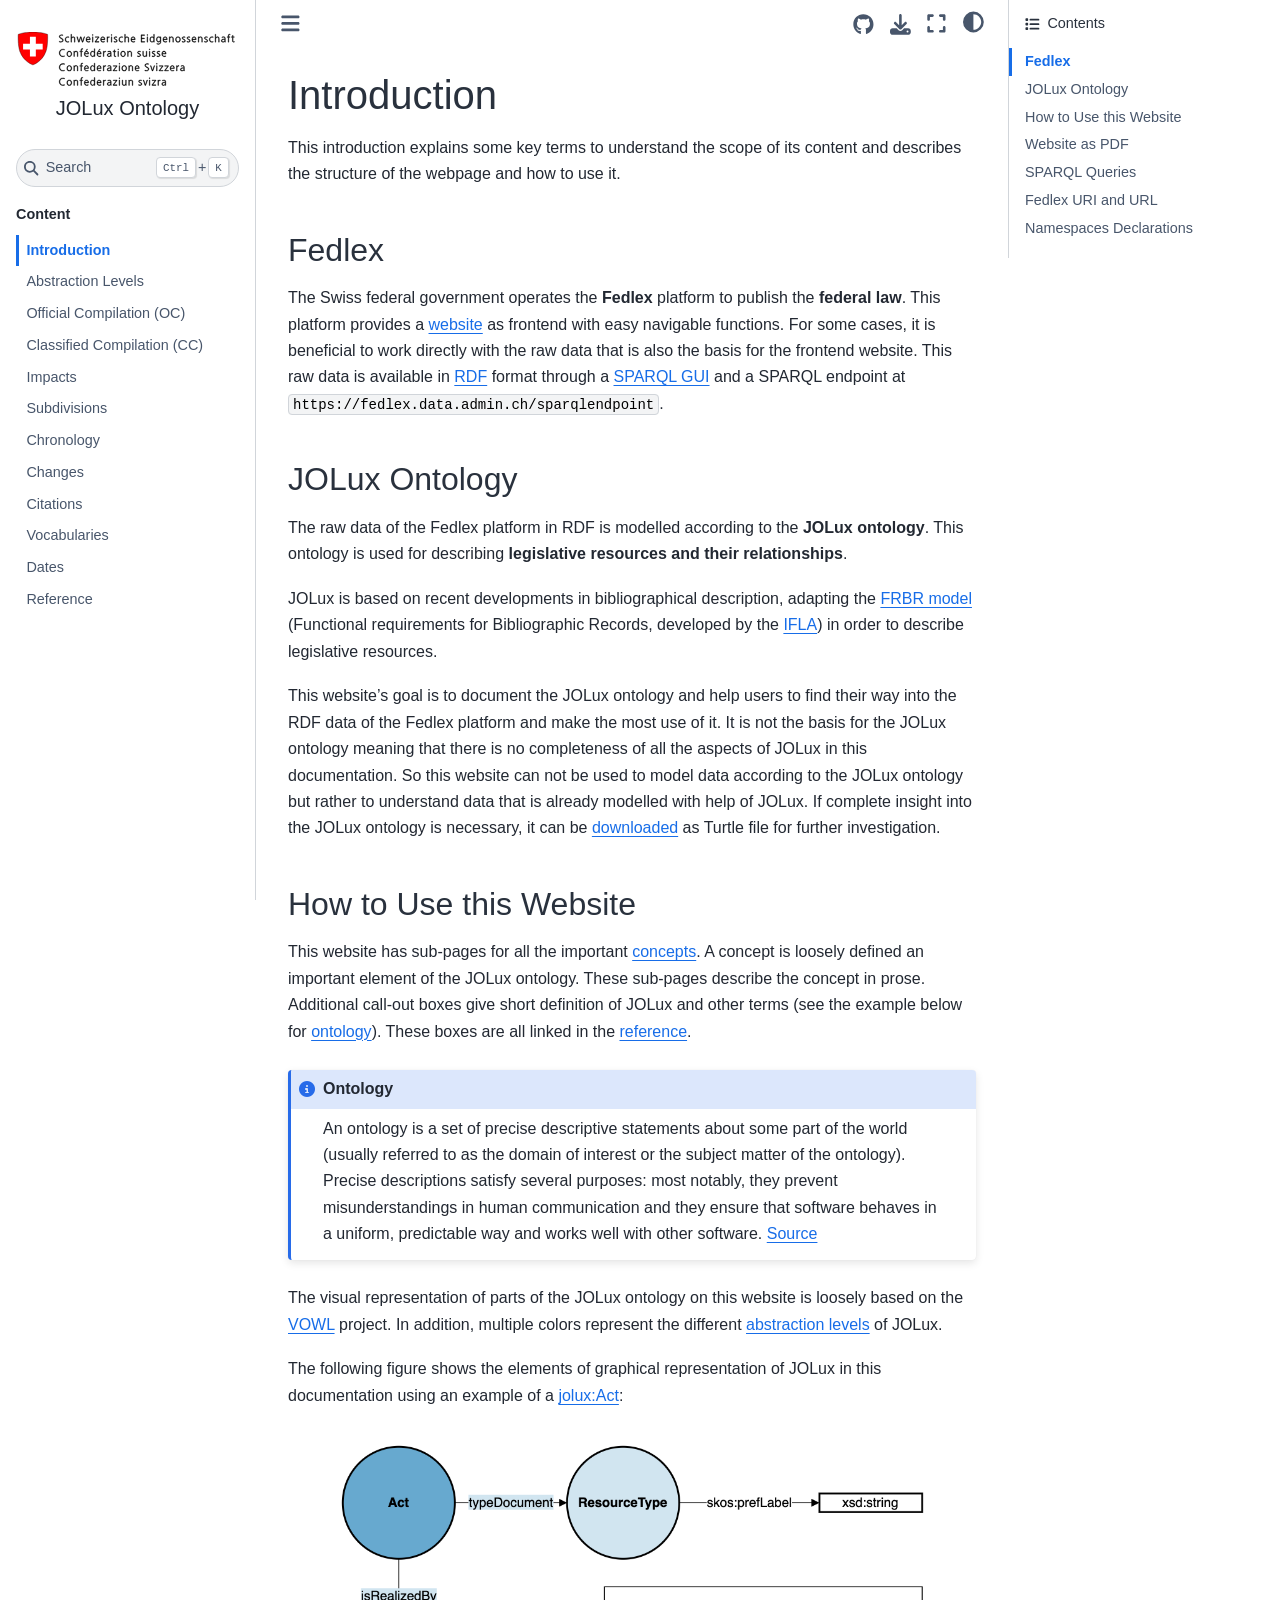
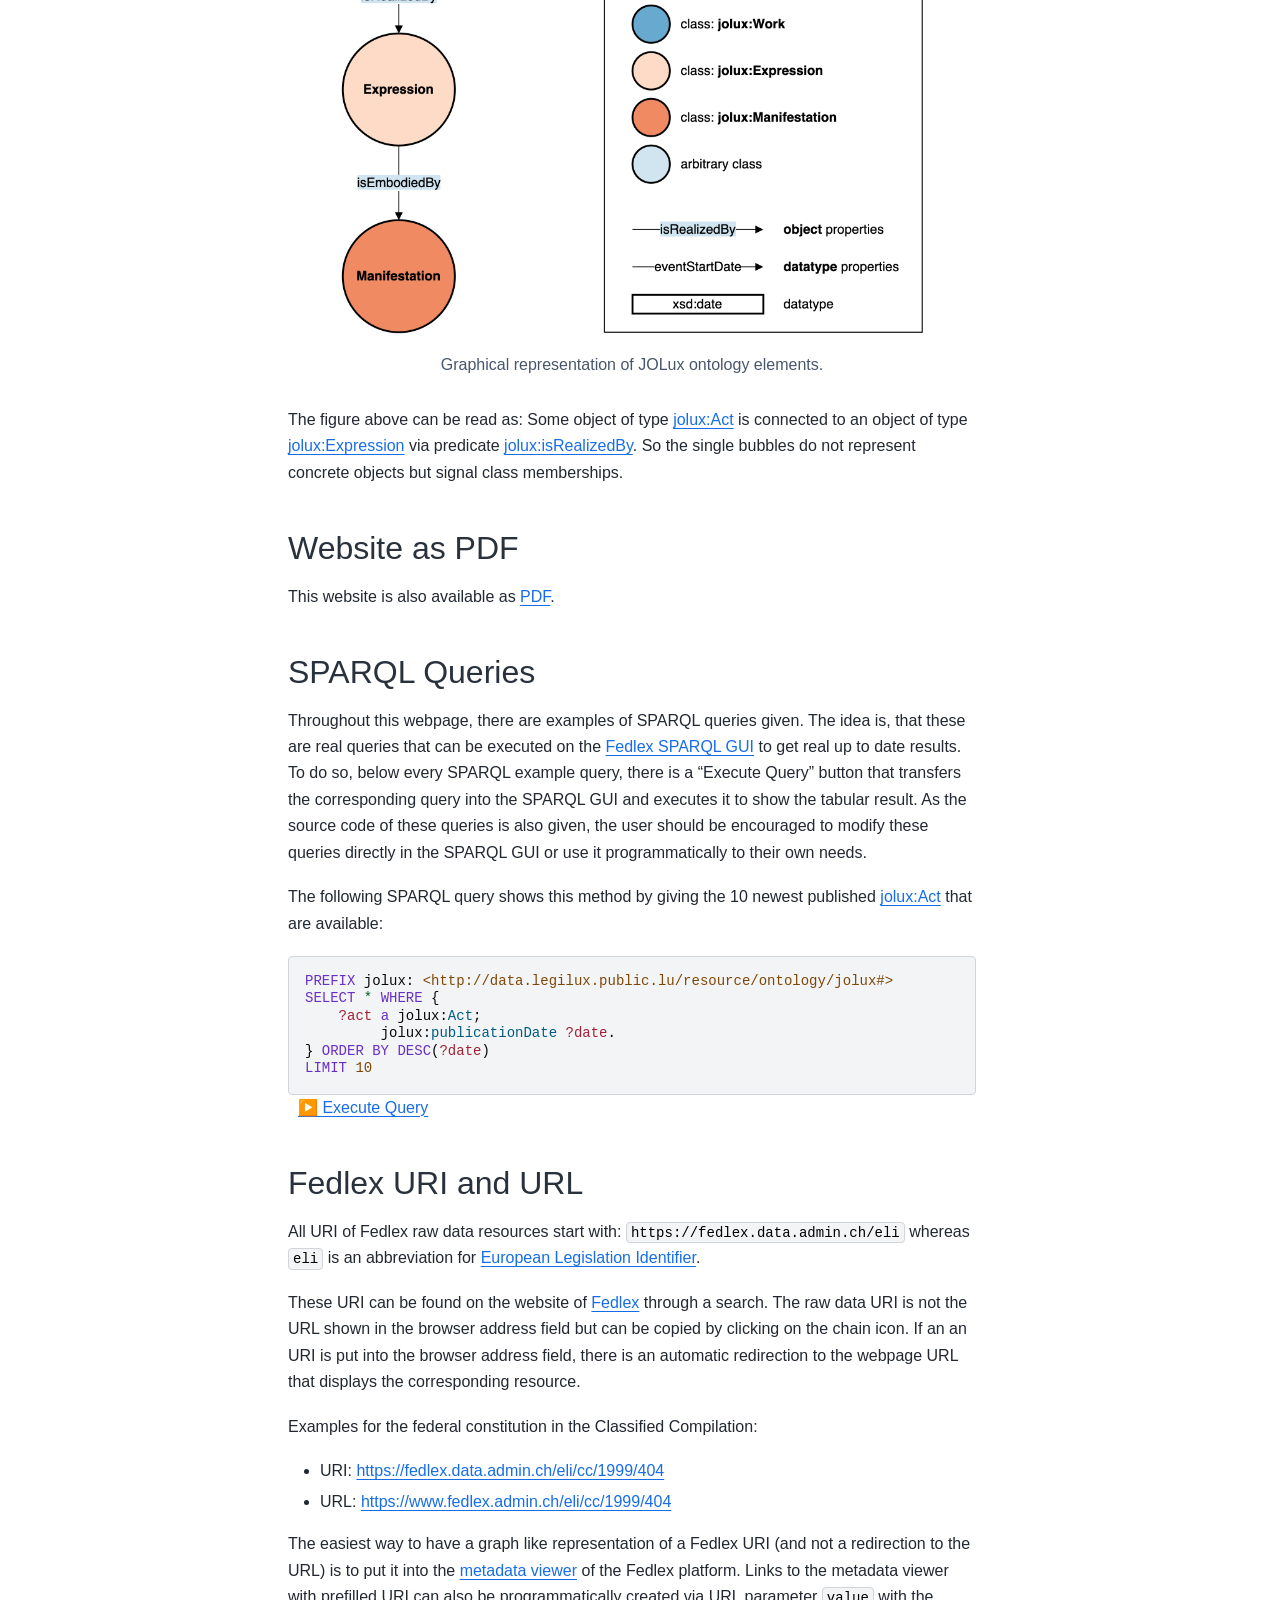
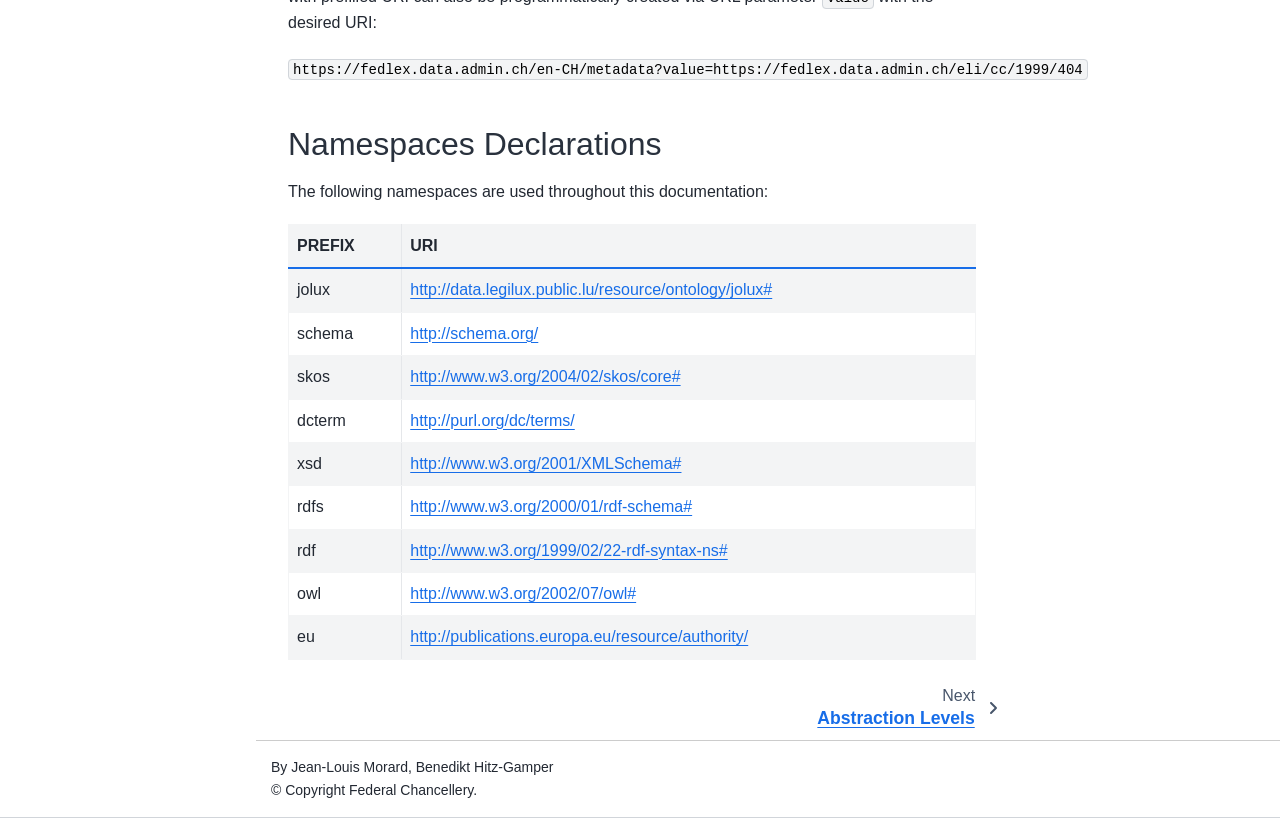
==== commit 30b7c43b: "deploy: 9f9aec4a965e8398f0266886982f03592787a6c5" ====
--- a/index.html
+++ b/index.html
@@ -30,7 +30,7 @@
 
     <link rel="stylesheet" type="text/css" href="_static/pygments.css?v=a746c00c" />
     <link rel="stylesheet" type="text/css" href="_static/styles/sphinx-book-theme.css?v=a3416100" />
-    <link rel="stylesheet" type="text/css" href="_static/custom.css?v=cc5f492b" />
+    <link rel="stylesheet" type="text/css" href="_static/custom.css?v=b0813e71" />
   
   <!-- Pre-loaded scripts that we'll load fully later -->
   <link rel="preload" as="script" href="_static/scripts/bootstrap.js?digest=dfe6caa3a7d634c4db9b" />
@@ -38,7 +38,7 @@
   <script src="_static/vendor/fontawesome/6.5.2/js/all.min.js?digest=dfe6caa3a7d634c4db9b"></script>
 
     <script src="_static/documentation_options.js?v=e1a75a79"></script>
-    <script src="_static/doctools.js?v=9a2dae69"></script>
+    <script src="_static/doctools.js?v=9bcbadda"></script>
     <script src="_static/sphinx_highlight.js?v=dc90522c"></script>
     <script src="_static/sparql_link.js?v=f695a40a"></script>
     <script src="_static/scripts/sphinx-book-theme.js?v=887ef09a"></script>
@@ -405,6 +405,7 @@
 <li class="toc-h2 nav-item toc-entry"><a class="reference internal nav-link" href="#fedlex">Fedlex</a></li>
 <li class="toc-h2 nav-item toc-entry"><a class="reference internal nav-link" href="#jolux-ontology">JOLux Ontology</a></li>
 <li class="toc-h2 nav-item toc-entry"><a class="reference internal nav-link" href="#how-to-use-this-website">How to Use this Website</a></li>
+<li class="toc-h2 nav-item toc-entry"><a class="reference internal nav-link" href="#website-as-pdf">Website as PDF</a></li>
 <li class="toc-h2 nav-item toc-entry"><a class="reference internal nav-link" href="#sparql-queries">SPARQL Queries</a></li>
 <li class="toc-h2 nav-item toc-entry"><a class="reference internal nav-link" href="#fedlex-uri-and-url">Fedlex URI and URL</a></li>
 <li class="toc-h2 nav-item toc-entry"><a class="reference internal nav-link" href="#namespaces-declarations">Namespaces Declarations</a></li>
@@ -444,12 +445,16 @@
 <p>The visual representation of parts of the JOLux ontology on this website is loosely based on the <a class="reference external" href="https://service.tib.eu/webvowl/">VOWL</a> project. In addition, multiple colors represent the different <a class="reference internal" href="abstraction_levels.html"><span class="std std-doc">abstraction levels</span></a> of JOLux.</p>
 <p>The following figure shows the elements of graphical representation of JOLux in this documentation using an example of a <a class="reference internal" href="official_compilation.html#act"><span class="std std-ref">jolux:Act</span></a>:</p>
 <figure class="align-default" id="ontology-elements">
-<img alt="" src="_images/ontology_elements.svg" />
+<img alt="_images/ontology_elements.png" class="max-width-600" src="_images/ontology_elements.png" />
 <figcaption>
 <p><span class="caption-text">Graphical representation of JOLux ontology elements.</span><a class="headerlink" href="#ontology-elements" title="Link to this image">#</a></p>
 </figcaption>
 </figure>
 <p>The figure above can be read as: Some object of type <a class="reference internal" href="official_compilation.html#act"><span class="std std-ref">jolux:Act</span></a> is connected to an object of type <a class="reference internal" href="abstraction_levels.html#expression"><span class="std std-ref">jolux:Expression</span></a> via predicate <a class="reference internal" href="abstraction_levels.html#isrealizedby"><span class="std std-ref">jolux:isRealizedBy</span></a>. So the single bubbles do not represent concrete objects but signal class memberships.</p>
+</section>
+<section id="website-as-pdf">
+<h2>Website as PDF<a class="headerlink" href="#website-as-pdf" title="Link to this heading">#</a></h2>
+<p>This website is also available as <a class="reference external" href="https://raw.githubusercontent.com/swiss/jolux/gh-pages/pdf/jolux.pdf">PDF</a>.</p>
 </section>
 <section id="sparql-queries">
 <h2>SPARQL Queries<a class="headerlink" href="#sparql-queries" title="Link to this heading">#</a></h2>
@@ -558,6 +563,7 @@
 <li class="toc-h2 nav-item toc-entry"><a class="reference internal nav-link" href="#fedlex">Fedlex</a></li>
 <li class="toc-h2 nav-item toc-entry"><a class="reference internal nav-link" href="#jolux-ontology">JOLux Ontology</a></li>
 <li class="toc-h2 nav-item toc-entry"><a class="reference internal nav-link" href="#how-to-use-this-website">How to Use this Website</a></li>
+<li class="toc-h2 nav-item toc-entry"><a class="reference internal nav-link" href="#website-as-pdf">Website as PDF</a></li>
 <li class="toc-h2 nav-item toc-entry"><a class="reference internal nav-link" href="#sparql-queries">SPARQL Queries</a></li>
 <li class="toc-h2 nav-item toc-entry"><a class="reference internal nav-link" href="#fedlex-uri-and-url">Fedlex URI and URL</a></li>
 <li class="toc-h2 nav-item toc-entry"><a class="reference internal nav-link" href="#namespaces-declarations">Namespaces Declarations</a></li>
--- a/_static/custom.css
+++ b/_static/custom.css
@@ -4,4 +4,28 @@
 
 .docutils.literal.notranslate {
     color: black !important;
+}
+
+img.max-width-300 {
+    max-width: 300px;
+    width: 100%;
+    height: auto;
+}
+
+img.max-width-400 {
+    max-width: 400px;
+    width: 100%;
+    height: auto;
+}
+
+img.max-width-500 {
+    max-width: 500px;
+    width: 100%;
+    height: auto;
+}
+
+img.max-width-600 {
+    max-width: 600px;
+    width: 100%;
+    height: auto;
 }
